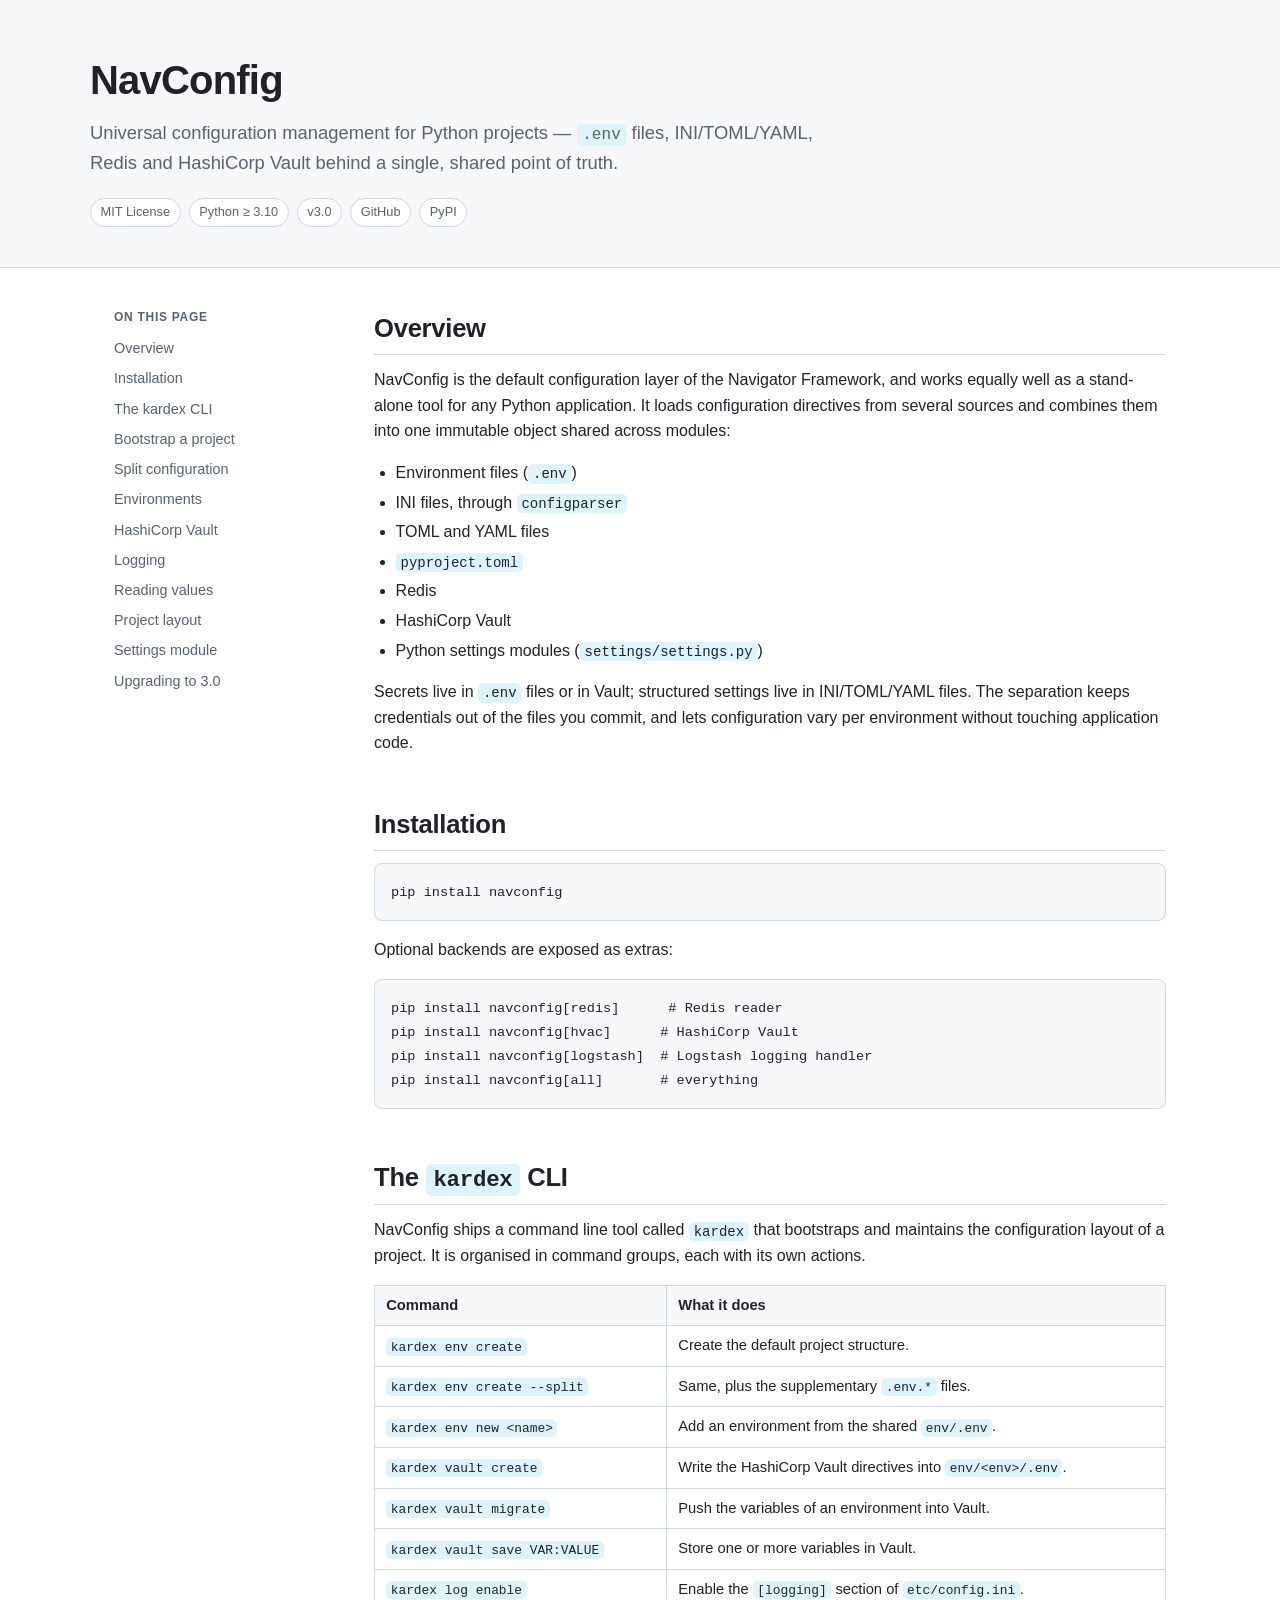
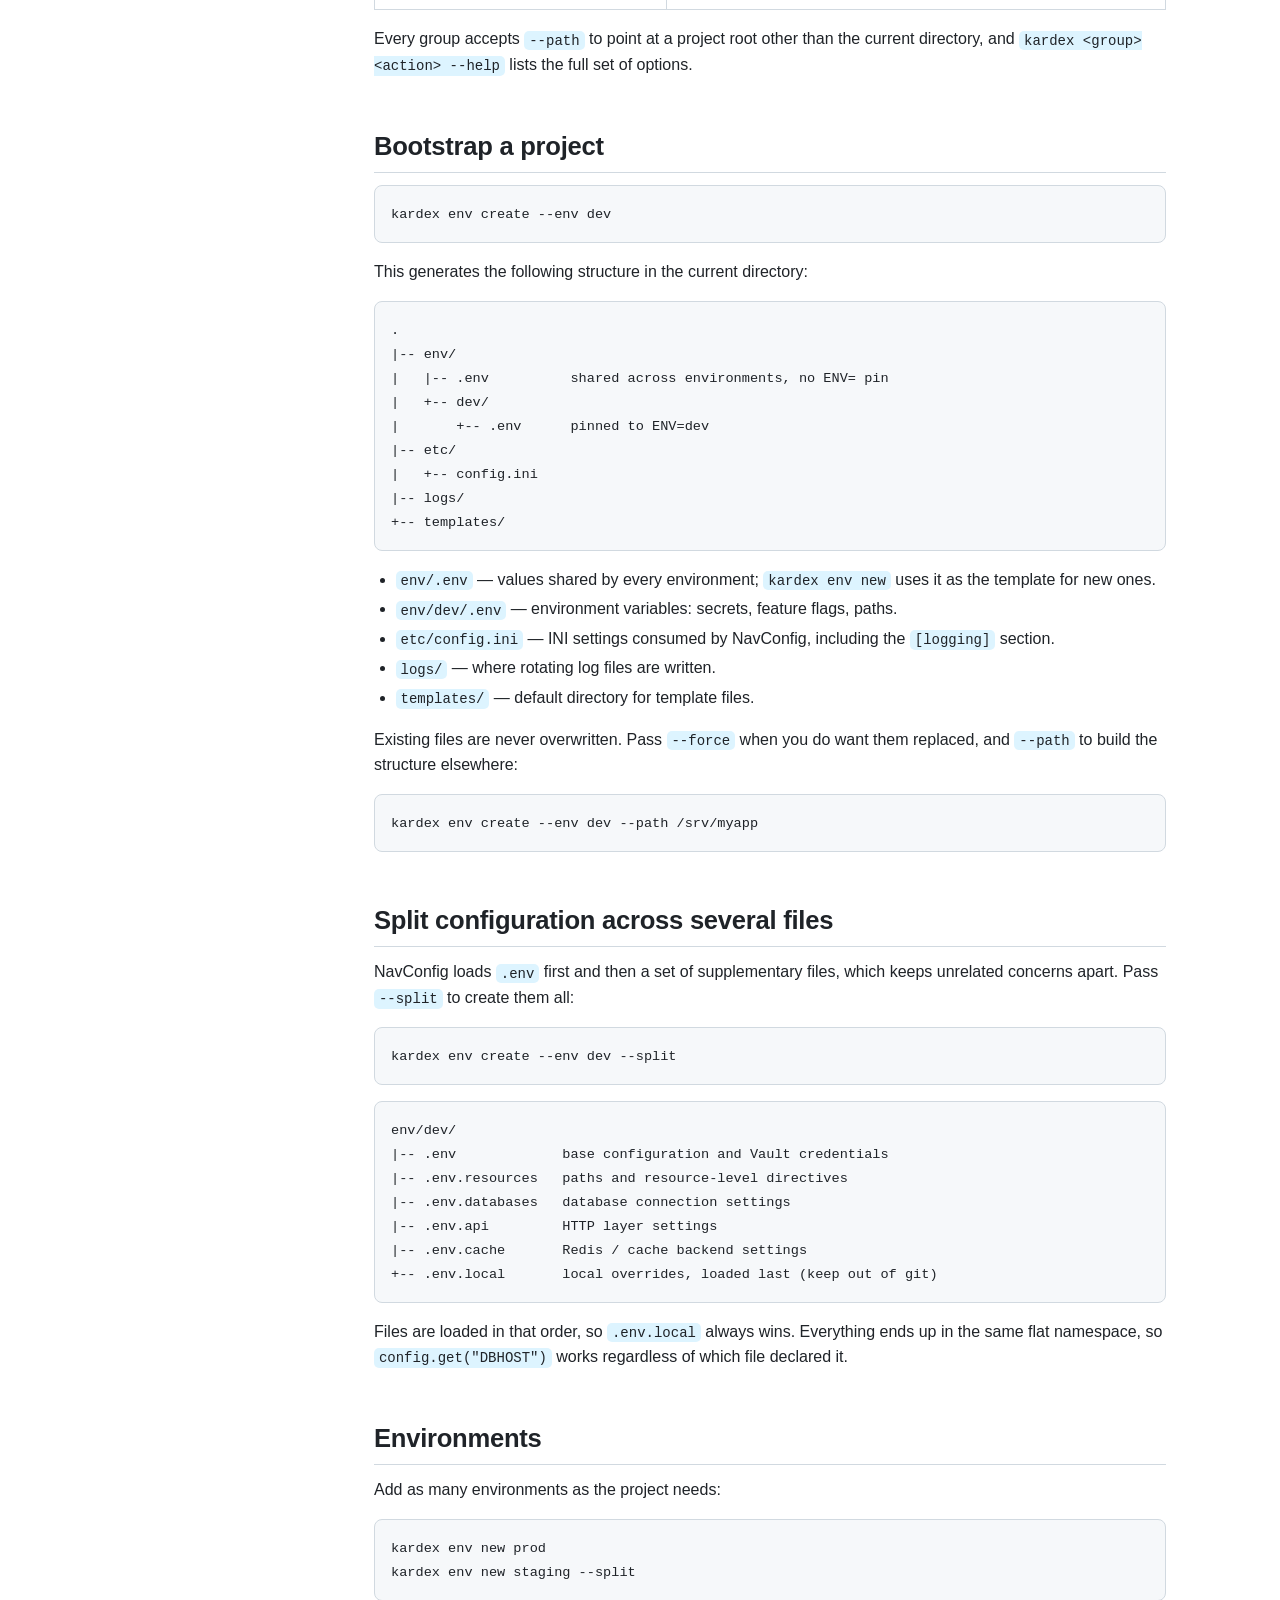
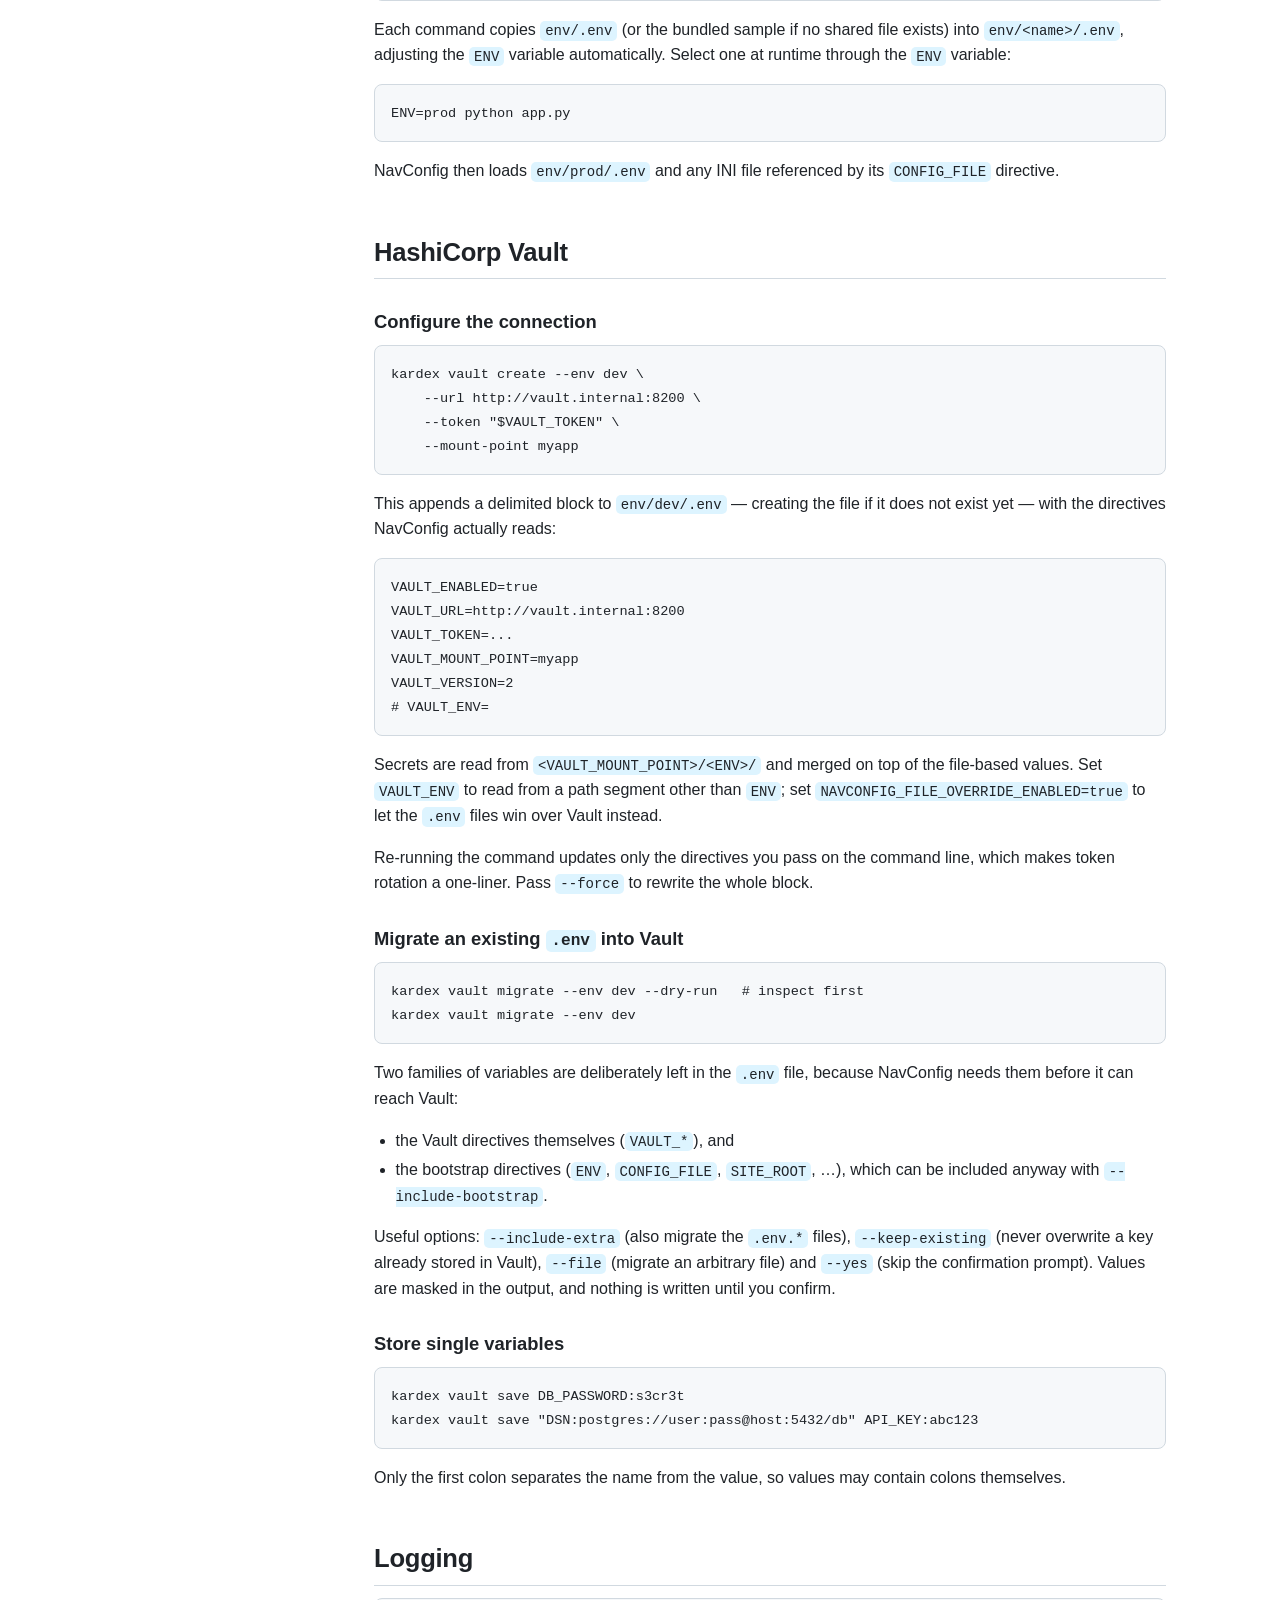
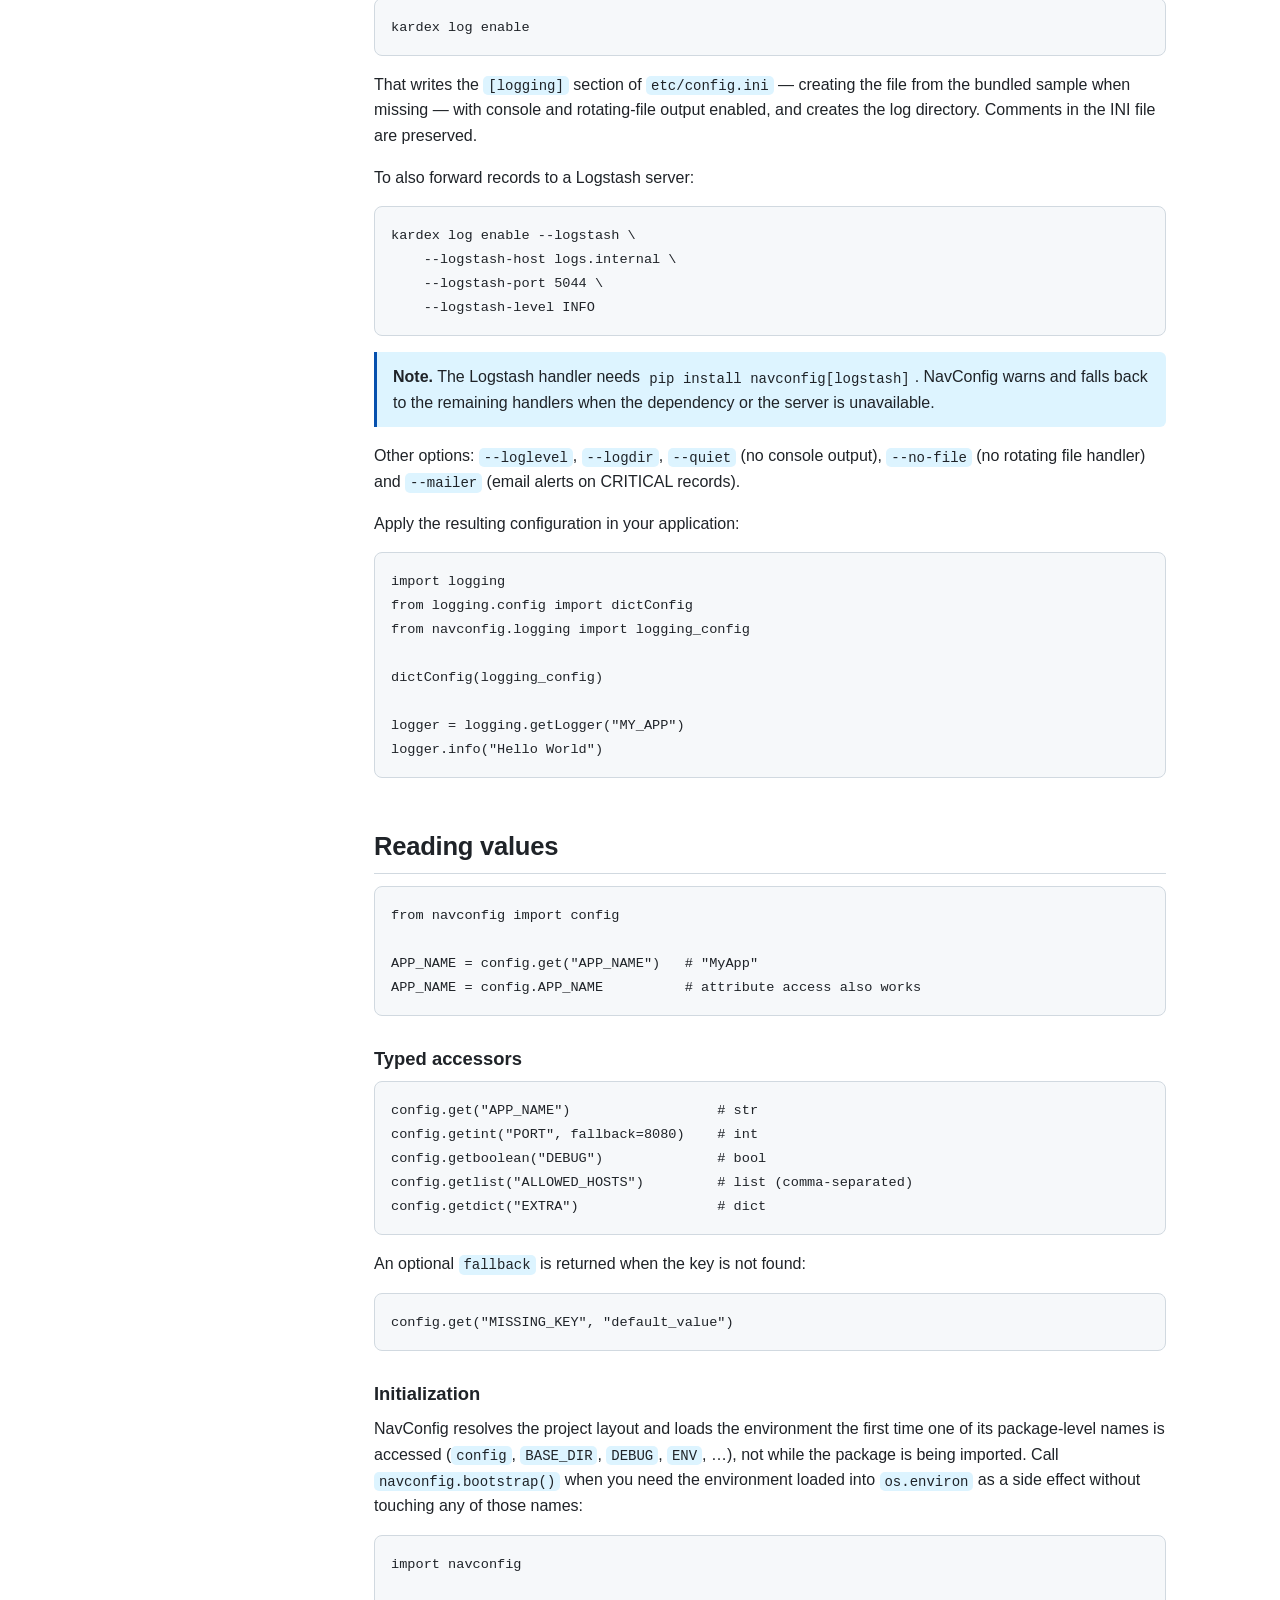
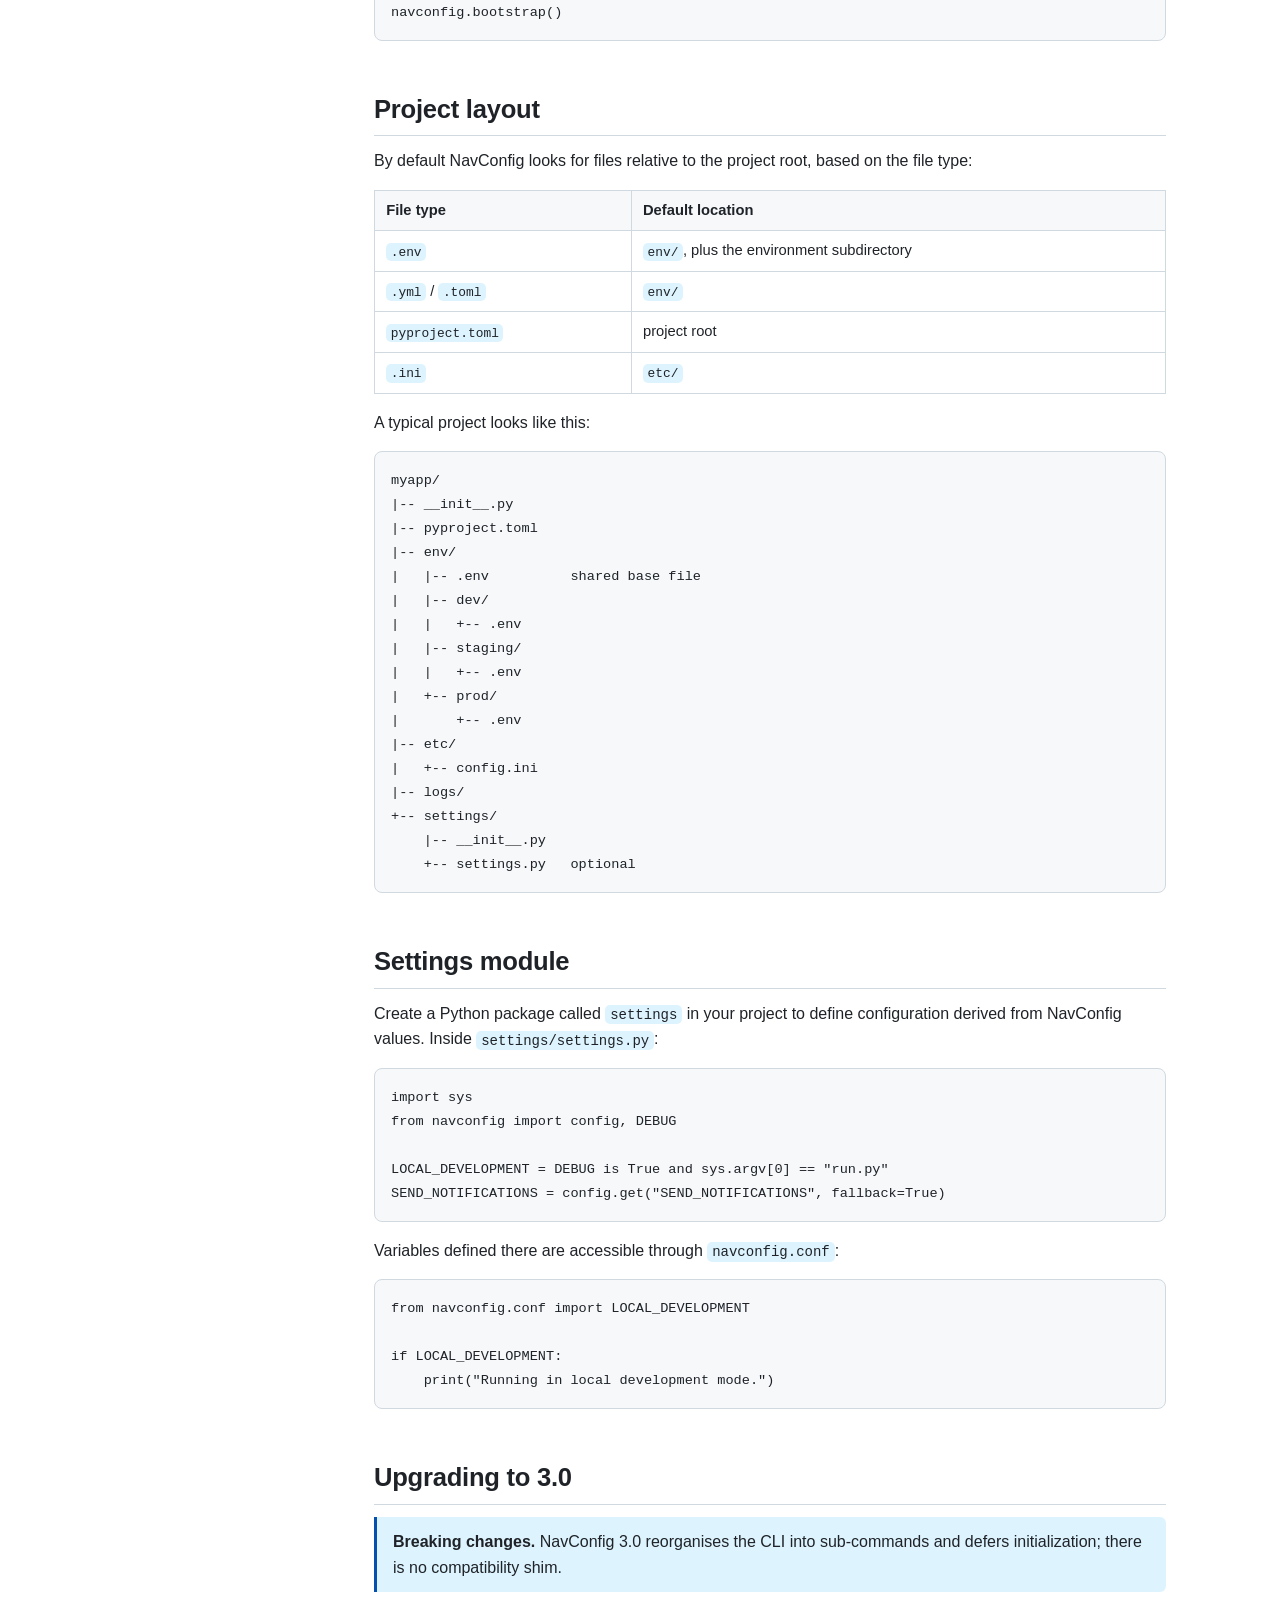
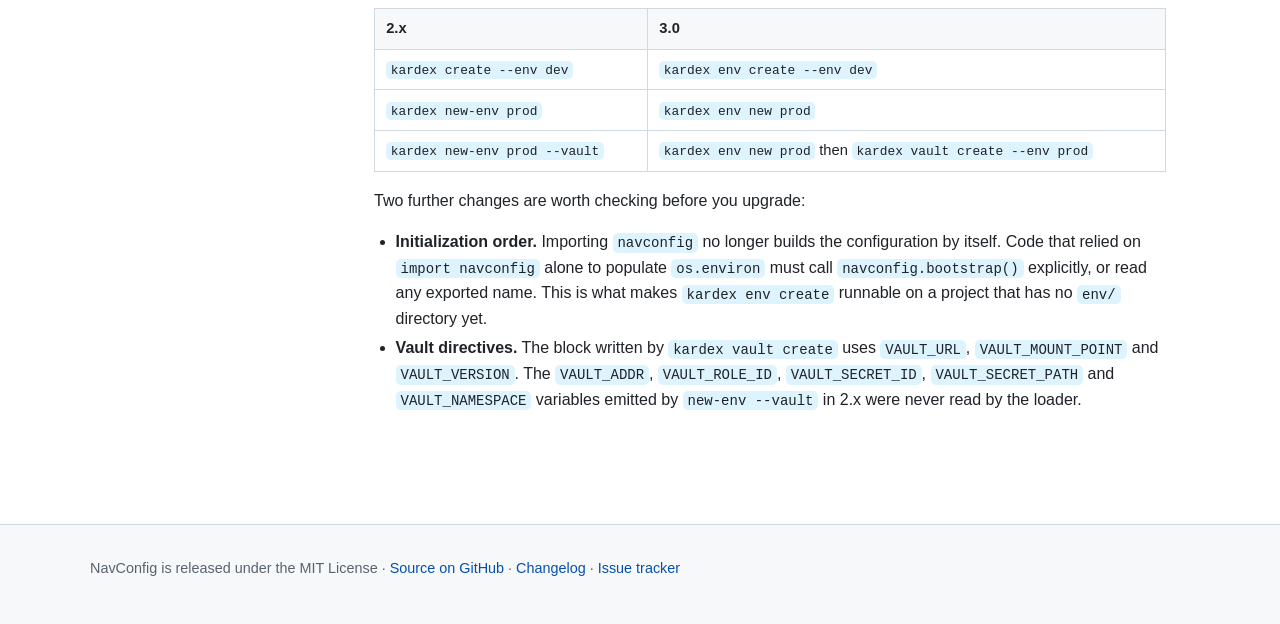
==== site/index.html @ c69acfad "Reorganize kardex into sub-commands and fix the initialization order `kardex create` could not run o" ====
<!DOCTYPE html>
<html lang="en">
<head>
<meta charset="utf-8">
<meta name="viewport" content="width=device-width, initial-scale=1">
<title>NavConfig &mdash; Universal Configuration Management for Python</title>
<meta name="description" content="NavConfig is a configuration management library for Python projects: .env files, INI/TOML/YAML, Redis and HashiCorp Vault behind a single point of truth.">
<style>
  :root {
    --bg: #ffffff;
    --bg-soft: #f6f8fa;
    --bg-code: #f6f8fa;
    --fg: #1f2328;
    --fg-muted: #59636e;
    --border: #d1d9e0;
    --accent: #0550ae;
    --accent-soft: #ddf4ff;
    --mono: ui-monospace, SFMono-Regular, "SF Mono", Menlo, Consolas, monospace;
    --sans: -apple-system, BlinkMacSystemFont, "Segoe UI", Roboto, Helvetica, Arial, sans-serif;
  }
  @media (prefers-color-scheme: dark) {
    :root {
      --bg: #0d1117;
      --bg-soft: #151b23;
      --bg-code: #151b23;
      --fg: #e6edf3;
      --fg-muted: #9198a1;
      --border: #3d444d;
      --accent: #6cb6ff;
      --accent-soft: #121d2f;
    }
  }
  * { box-sizing: border-box; }
  html { scroll-behavior: smooth; scroll-padding-top: 1.5rem; }
  body {
    margin: 0;
    background: var(--bg);
    color: var(--fg);
    font-family: var(--sans);
    font-size: 16px;
    line-height: 1.6;
  }
  a { color: var(--accent); text-decoration: none; }
  a:hover { text-decoration: underline; }

  header.hero {
    border-bottom: 1px solid var(--border);
    background: var(--bg-soft);
    padding: 3rem 1.5rem 2.5rem;
  }
  .wrap { max-width: 1100px; margin: 0 auto; }
  .hero h1 { margin: 0 0 .35rem; font-size: 2.5rem; letter-spacing: -.02em; }
  .hero p.tagline { margin: 0 0 1.25rem; font-size: 1.15rem; color: var(--fg-muted); max-width: 46rem; }
  .badges { display: flex; flex-wrap: wrap; gap: .5rem; }
  .badge {
    font-size: .8rem; padding: .2rem .6rem; border-radius: 999px;
    border: 1px solid var(--border); background: var(--bg); color: var(--fg-muted);
  }

  .layout { display: grid; grid-template-columns: 220px minmax(0, 1fr); gap: 2.5rem; padding: 2.5rem 1.5rem 4rem; }
  @media (max-width: 860px) { .layout { grid-template-columns: 1fr; gap: 1rem; } nav.toc { position: static !important; } }

  nav.toc { position: sticky; top: 1.5rem; align-self: start; font-size: .9rem; }
  nav.toc strong { display: block; font-size: .75rem; text-transform: uppercase; letter-spacing: .06em; color: var(--fg-muted); margin-bottom: .5rem; }
  nav.toc ol { list-style: none; margin: 0; padding: 0; }
  nav.toc li { margin: .15rem 0; }
  nav.toc a { color: var(--fg-muted); display: block; padding: .15rem 0; }
  nav.toc a:hover { color: var(--accent); }

  main { min-width: 0; }
  section { margin-bottom: 3rem; }
  h2 { font-size: 1.6rem; margin: 0 0 .75rem; padding-bottom: .35rem; border-bottom: 1px solid var(--border); letter-spacing: -.01em; }
  h3 { font-size: 1.15rem; margin: 1.75rem 0 .5rem; }
  p, ul, ol { margin: 0 0 1rem; }
  ul, ol { padding-left: 1.35rem; }
  li { margin: .25rem 0; }

  code {
    font-family: var(--mono); font-size: .875em;
    background: var(--accent-soft); padding: .12em .35em; border-radius: 5px;
  }
  pre {
    background: var(--bg-code); border: 1px solid var(--border); border-radius: 8px;
    padding: 1rem; overflow-x: auto; margin: 0 0 1rem; line-height: 1.5;
  }
  pre code { background: none; padding: 0; font-size: .85rem; }

  .table-scroll { overflow-x: auto; margin-bottom: 1rem; }
  table { border-collapse: collapse; width: 100%; font-size: .92rem; }
  th, td { border: 1px solid var(--border); padding: .5rem .7rem; text-align: left; vertical-align: top; }
  th { background: var(--bg-soft); font-weight: 600; }

  .note {
    border-left: 3px solid var(--accent); background: var(--accent-soft);
    padding: .75rem 1rem; border-radius: 0 6px 6px 0; margin: 0 0 1rem;
  }
  .note p:last-child { margin-bottom: 0; }
  .note strong { color: var(--fg); }

  footer {
    border-top: 1px solid var(--border); padding: 2rem 1.5rem;
    color: var(--fg-muted); font-size: .9rem; background: var(--bg-soft);
  }
</style>
</head>
<body>

<header class="hero">
  <div class="wrap">
    <h1>NavConfig</h1>
    <p class="tagline">Universal configuration management for Python projects &mdash; <code>.env</code> files,
      INI/TOML/YAML, Redis and HashiCorp Vault behind a single, shared point of truth.</p>
    <div class="badges">
      <span class="badge">MIT License</span>
      <span class="badge">Python &ge; 3.10</span>
      <span class="badge">v3.0</span>
      <a class="badge" href="https://github.com/phenobarbital/navconfig">GitHub</a>
      <a class="badge" href="https://pypi.org/project/navconfig/">PyPI</a>
    </div>
  </div>
</header>

<div class="wrap layout">
  <nav class="toc">
    <strong>On this page</strong>
    <ol>
      <li><a href="#overview">Overview</a></li>
      <li><a href="#install">Installation</a></li>
      <li><a href="#cli">The kardex CLI</a></li>
      <li><a href="#bootstrap">Bootstrap a project</a></li>
      <li><a href="#split">Split configuration</a></li>
      <li><a href="#environments">Environments</a></li>
      <li><a href="#vault">HashiCorp Vault</a></li>
      <li><a href="#logging">Logging</a></li>
      <li><a href="#usage">Reading values</a></li>
      <li><a href="#layout">Project layout</a></li>
      <li><a href="#settings">Settings module</a></li>
      <li><a href="#upgrade">Upgrading to 3.0</a></li>
    </ol>
  </nav>

  <main>

    <section id="overview">
      <h2>Overview</h2>
      <p>NavConfig is the default configuration layer of the Navigator Framework, and works equally well as a
        stand-alone tool for any Python application. It loads configuration directives from several sources and
        combines them into one immutable object shared across modules:</p>
      <ul>
        <li>Environment files (<code>.env</code>)</li>
        <li>INI files, through <code>configparser</code></li>
        <li>TOML and YAML files</li>
        <li><code>pyproject.toml</code></li>
        <li>Redis</li>
        <li>HashiCorp Vault</li>
        <li>Python settings modules (<code>settings/settings.py</code>)</li>
      </ul>
      <p>Secrets live in <code>.env</code> files or in Vault; structured settings live in INI/TOML/YAML files.
        The separation keeps credentials out of the files you commit, and lets configuration vary per
        environment without touching application code.</p>
    </section>

    <section id="install">
      <h2>Installation</h2>
<pre><code>pip install navconfig</code></pre>
      <p>Optional backends are exposed as extras:</p>
<pre><code>pip install navconfig[redis]      # Redis reader
pip install navconfig[hvac]      # HashiCorp Vault
pip install navconfig[logstash]  # Logstash logging handler
pip install navconfig[all]       # everything</code></pre>
    </section>

    <section id="cli">
      <h2>The <code>kardex</code> CLI</h2>
      <p>NavConfig ships a command line tool called <code>kardex</code> that bootstraps and maintains the
        configuration layout of a project. It is organised in command groups, each with its own actions.</p>
      <div class="table-scroll">
        <table>
          <thead><tr><th>Command</th><th>What it does</th></tr></thead>
          <tbody>
            <tr><td><code>kardex env create</code></td><td>Create the default project structure.</td></tr>
            <tr><td><code>kardex env create --split</code></td><td>Same, plus the supplementary <code>.env.*</code> files.</td></tr>
            <tr><td><code>kardex env new &lt;name&gt;</code></td><td>Add an environment from the shared <code>env/.env</code>.</td></tr>
            <tr><td><code>kardex vault create</code></td><td>Write the HashiCorp Vault directives into <code>env/&lt;env&gt;/.env</code>.</td></tr>
            <tr><td><code>kardex vault migrate</code></td><td>Push the variables of an environment into Vault.</td></tr>
            <tr><td><code>kardex vault save VAR:VALUE</code></td><td>Store one or more variables in Vault.</td></tr>
            <tr><td><code>kardex log enable</code></td><td>Enable the <code>[logging]</code> section of <code>etc/config.ini</code>.</td></tr>
          </tbody>
        </table>
      </div>
      <p>Every group accepts <code>--path</code> to point at a project root other than the current directory,
        and <code>kardex &lt;group&gt; &lt;action&gt; --help</code> lists the full set of options.</p>
    </section>

    <section id="bootstrap">
      <h2>Bootstrap a project</h2>
<pre><code>kardex env create --env dev</code></pre>
      <p>This generates the following structure in the current directory:</p>
<pre><code>.
|-- env/
|   |-- .env          shared across environments, no ENV= pin
|   +-- dev/
|       +-- .env      pinned to ENV=dev
|-- etc/
|   +-- config.ini
|-- logs/
+-- templates/</code></pre>
      <ul>
        <li><code>env/.env</code> &mdash; values shared by every environment; <code>kardex env new</code> uses it as the template for new ones.</li>
        <li><code>env/dev/.env</code> &mdash; environment variables: secrets, feature flags, paths.</li>
        <li><code>etc/config.ini</code> &mdash; INI settings consumed by NavConfig, including the <code>[logging]</code> section.</li>
        <li><code>logs/</code> &mdash; where rotating log files are written.</li>
        <li><code>templates/</code> &mdash; default directory for template files.</li>
      </ul>
      <p>Existing files are never overwritten. Pass <code>--force</code> when you do want them replaced, and
        <code>--path</code> to build the structure elsewhere:</p>
<pre><code>kardex env create --env dev --path /srv/myapp</code></pre>
    </section>

    <section id="split">
      <h2>Split configuration across several files</h2>
      <p>NavConfig loads <code>.env</code> first and then a set of supplementary files, which keeps unrelated
        concerns apart. Pass <code>--split</code> to create them all:</p>
<pre><code>kardex env create --env dev --split</code></pre>
<pre><code>env/dev/
|-- .env             base configuration and Vault credentials
|-- .env.resources   paths and resource-level directives
|-- .env.databases   database connection settings
|-- .env.api         HTTP layer settings
|-- .env.cache       Redis / cache backend settings
+-- .env.local       local overrides, loaded last (keep out of git)</code></pre>
      <p>Files are loaded in that order, so <code>.env.local</code> always wins. Everything ends up in the same
        flat namespace, so <code>config.get("DBHOST")</code> works regardless of which file declared it.</p>
    </section>

    <section id="environments">
      <h2>Environments</h2>
      <p>Add as many environments as the project needs:</p>
<pre><code>kardex env new prod
kardex env new staging --split</code></pre>
      <p>Each command copies <code>env/.env</code> (or the bundled sample if no shared file exists) into
        <code>env/&lt;name&gt;/.env</code>, adjusting the <code>ENV</code> variable automatically. Select one at
        runtime through the <code>ENV</code> variable:</p>
<pre><code>ENV=prod python app.py</code></pre>
      <p>NavConfig then loads <code>env/prod/.env</code> and any INI file referenced by its
        <code>CONFIG_FILE</code> directive.</p>
    </section>

    <section id="vault">
      <h2>HashiCorp Vault</h2>

      <h3>Configure the connection</h3>
<pre><code>kardex vault create --env dev \
    --url http://vault.internal:8200 \
    --token "$VAULT_TOKEN" \
    --mount-point myapp</code></pre>
      <p>This appends a delimited block to <code>env/dev/.env</code> &mdash; creating the file if it does not
        exist yet &mdash; with the directives NavConfig actually reads:</p>
<pre><code>VAULT_ENABLED=true
VAULT_URL=http://vault.internal:8200
VAULT_TOKEN=...
VAULT_MOUNT_POINT=myapp
VAULT_VERSION=2
# VAULT_ENV=</code></pre>
      <p>Secrets are read from <code>&lt;VAULT_MOUNT_POINT&gt;/&lt;ENV&gt;/</code> and merged on top of the
        file-based values. Set <code>VAULT_ENV</code> to read from a path segment other than <code>ENV</code>;
        set <code>NAVCONFIG_FILE_OVERRIDE_ENABLED=true</code> to let the <code>.env</code> files win over Vault
        instead.</p>
      <p>Re-running the command updates only the directives you pass on the command line, which makes token
        rotation a one-liner. Pass <code>--force</code> to rewrite the whole block.</p>

      <h3>Migrate an existing <code>.env</code> into Vault</h3>
<pre><code>kardex vault migrate --env dev --dry-run   # inspect first
kardex vault migrate --env dev</code></pre>
      <p>Two families of variables are deliberately left in the <code>.env</code> file, because NavConfig needs
        them before it can reach Vault:</p>
      <ul>
        <li>the Vault directives themselves (<code>VAULT_*</code>), and</li>
        <li>the bootstrap directives (<code>ENV</code>, <code>CONFIG_FILE</code>, <code>SITE_ROOT</code>, &hellip;),
          which can be included anyway with <code>--include-bootstrap</code>.</li>
      </ul>
      <p>Useful options: <code>--include-extra</code> (also migrate the <code>.env.*</code> files),
        <code>--keep-existing</code> (never overwrite a key already stored in Vault), <code>--file</code>
        (migrate an arbitrary file) and <code>--yes</code> (skip the confirmation prompt). Values are masked in
        the output, and nothing is written until you confirm.</p>

      <h3>Store single variables</h3>
<pre><code>kardex vault save DB_PASSWORD:s3cr3t
kardex vault save "DSN:postgres://user:pass@host:5432/db" API_KEY:abc123</code></pre>
      <p>Only the first colon separates the name from the value, so values may contain colons themselves.</p>
    </section>

    <section id="logging">
      <h2>Logging</h2>
<pre><code>kardex log enable</code></pre>
      <p>That writes the <code>[logging]</code> section of <code>etc/config.ini</code> &mdash; creating the file
        from the bundled sample when missing &mdash; with console and rotating-file output enabled, and creates
        the log directory. Comments in the INI file are preserved.</p>
      <p>To also forward records to a Logstash server:</p>
<pre><code>kardex log enable --logstash \
    --logstash-host logs.internal \
    --logstash-port 5044 \
    --logstash-level INFO</code></pre>
      <div class="note">
        <p><strong>Note.</strong> The Logstash handler needs <code>pip install navconfig[logstash]</code>.
          NavConfig warns and falls back to the remaining handlers when the dependency or the server is
          unavailable.</p>
      </div>
      <p>Other options: <code>--loglevel</code>, <code>--logdir</code>, <code>--quiet</code> (no console
        output), <code>--no-file</code> (no rotating file handler) and <code>--mailer</code> (email alerts on
        CRITICAL records).</p>
      <p>Apply the resulting configuration in your application:</p>
<pre><code>import logging
from logging.config import dictConfig
from navconfig.logging import logging_config

dictConfig(logging_config)

logger = logging.getLogger("MY_APP")
logger.info("Hello World")</code></pre>
    </section>

    <section id="usage">
      <h2>Reading values</h2>
<pre><code>from navconfig import config

APP_NAME = config.get("APP_NAME")   # "MyApp"
APP_NAME = config.APP_NAME          # attribute access also works</code></pre>

      <h3>Typed accessors</h3>
<pre><code>config.get("APP_NAME")                  # str
config.getint("PORT", fallback=8080)    # int
config.getboolean("DEBUG")              # bool
config.getlist("ALLOWED_HOSTS")         # list (comma-separated)
config.getdict("EXTRA")                 # dict</code></pre>
      <p>An optional <code>fallback</code> is returned when the key is not found:</p>
<pre><code>config.get("MISSING_KEY", "default_value")</code></pre>

      <h3>Initialization</h3>
      <p>NavConfig resolves the project layout and loads the environment the first time one of its
        package-level names is accessed (<code>config</code>, <code>BASE_DIR</code>, <code>DEBUG</code>,
        <code>ENV</code>, &hellip;), not while the package is being imported. Call
        <code>navconfig.bootstrap()</code> when you need the environment loaded into <code>os.environ</code> as
        a side effect without touching any of those names:</p>
<pre><code>import navconfig

navconfig.bootstrap()</code></pre>
    </section>

    <section id="layout">
      <h2>Project layout</h2>
      <p>By default NavConfig looks for files relative to the project root, based on the file type:</p>
      <div class="table-scroll">
        <table>
          <thead><tr><th>File type</th><th>Default location</th></tr></thead>
          <tbody>
            <tr><td><code>.env</code></td><td><code>env/</code>, plus the environment subdirectory</td></tr>
            <tr><td><code>.yml</code> / <code>.toml</code></td><td><code>env/</code></td></tr>
            <tr><td><code>pyproject.toml</code></td><td>project root</td></tr>
            <tr><td><code>.ini</code></td><td><code>etc/</code></td></tr>
          </tbody>
        </table>
      </div>
      <p>A typical project looks like this:</p>
<pre><code>myapp/
|-- __init__.py
|-- pyproject.toml
|-- env/
|   |-- .env          shared base file
|   |-- dev/
|   |   +-- .env
|   |-- staging/
|   |   +-- .env
|   +-- prod/
|       +-- .env
|-- etc/
|   +-- config.ini
|-- logs/
+-- settings/
    |-- __init__.py
    +-- settings.py   optional</code></pre>
    </section>

    <section id="settings">
      <h2>Settings module</h2>
      <p>Create a Python package called <code>settings</code> in your project to define configuration derived
        from NavConfig values. Inside <code>settings/settings.py</code>:</p>
<pre><code>import sys
from navconfig import config, DEBUG

LOCAL_DEVELOPMENT = DEBUG is True and sys.argv[0] == "run.py"
SEND_NOTIFICATIONS = config.get("SEND_NOTIFICATIONS", fallback=True)</code></pre>
      <p>Variables defined there are accessible through <code>navconfig.conf</code>:</p>
<pre><code>from navconfig.conf import LOCAL_DEVELOPMENT

if LOCAL_DEVELOPMENT:
    print("Running in local development mode.")</code></pre>
    </section>

    <section id="upgrade">
      <h2>Upgrading to 3.0</h2>
      <div class="note">
        <p><strong>Breaking changes.</strong> NavConfig 3.0 reorganises the CLI into sub-commands and defers
          initialization; there is no compatibility shim.</p>
      </div>
      <div class="table-scroll">
        <table>
          <thead><tr><th>2.x</th><th>3.0</th></tr></thead>
          <tbody>
            <tr><td><code>kardex create --env dev</code></td><td><code>kardex env create --env dev</code></td></tr>
            <tr><td><code>kardex new-env prod</code></td><td><code>kardex env new prod</code></td></tr>
            <tr><td><code>kardex new-env prod --vault</code></td><td><code>kardex env new prod</code> then <code>kardex vault create --env prod</code></td></tr>
          </tbody>
        </table>
      </div>
      <p>Two further changes are worth checking before you upgrade:</p>
      <ul>
        <li><strong>Initialization order.</strong> Importing <code>navconfig</code> no longer builds the
          configuration by itself. Code that relied on <code>import navconfig</code> alone to populate
          <code>os.environ</code> must call <code>navconfig.bootstrap()</code> explicitly, or read any exported
          name. This is what makes <code>kardex env create</code> runnable on a project that has no
          <code>env/</code> directory yet.</li>
        <li><strong>Vault directives.</strong> The block written by <code>kardex vault create</code> uses
          <code>VAULT_URL</code>, <code>VAULT_MOUNT_POINT</code> and <code>VAULT_VERSION</code>. The
          <code>VAULT_ADDR</code>, <code>VAULT_ROLE_ID</code>, <code>VAULT_SECRET_ID</code>,
          <code>VAULT_SECRET_PATH</code> and <code>VAULT_NAMESPACE</code> variables emitted by
          <code>new-env --vault</code> in 2.x were never read by the loader.</li>
      </ul>
    </section>

  </main>
</div>

<footer>
  <div class="wrap">
    <p>NavConfig is released under the MIT License &middot;
      <a href="https://github.com/phenobarbital/navconfig">Source on GitHub</a> &middot;
      <a href="https://github.com/phenobarbital/navconfig/blob/main/CHANGELOG.md">Changelog</a> &middot;
      <a href="https://github.com/phenobarbital/navconfig/issues">Issue tracker</a></p>
  </div>
</footer>

</body>
</html>
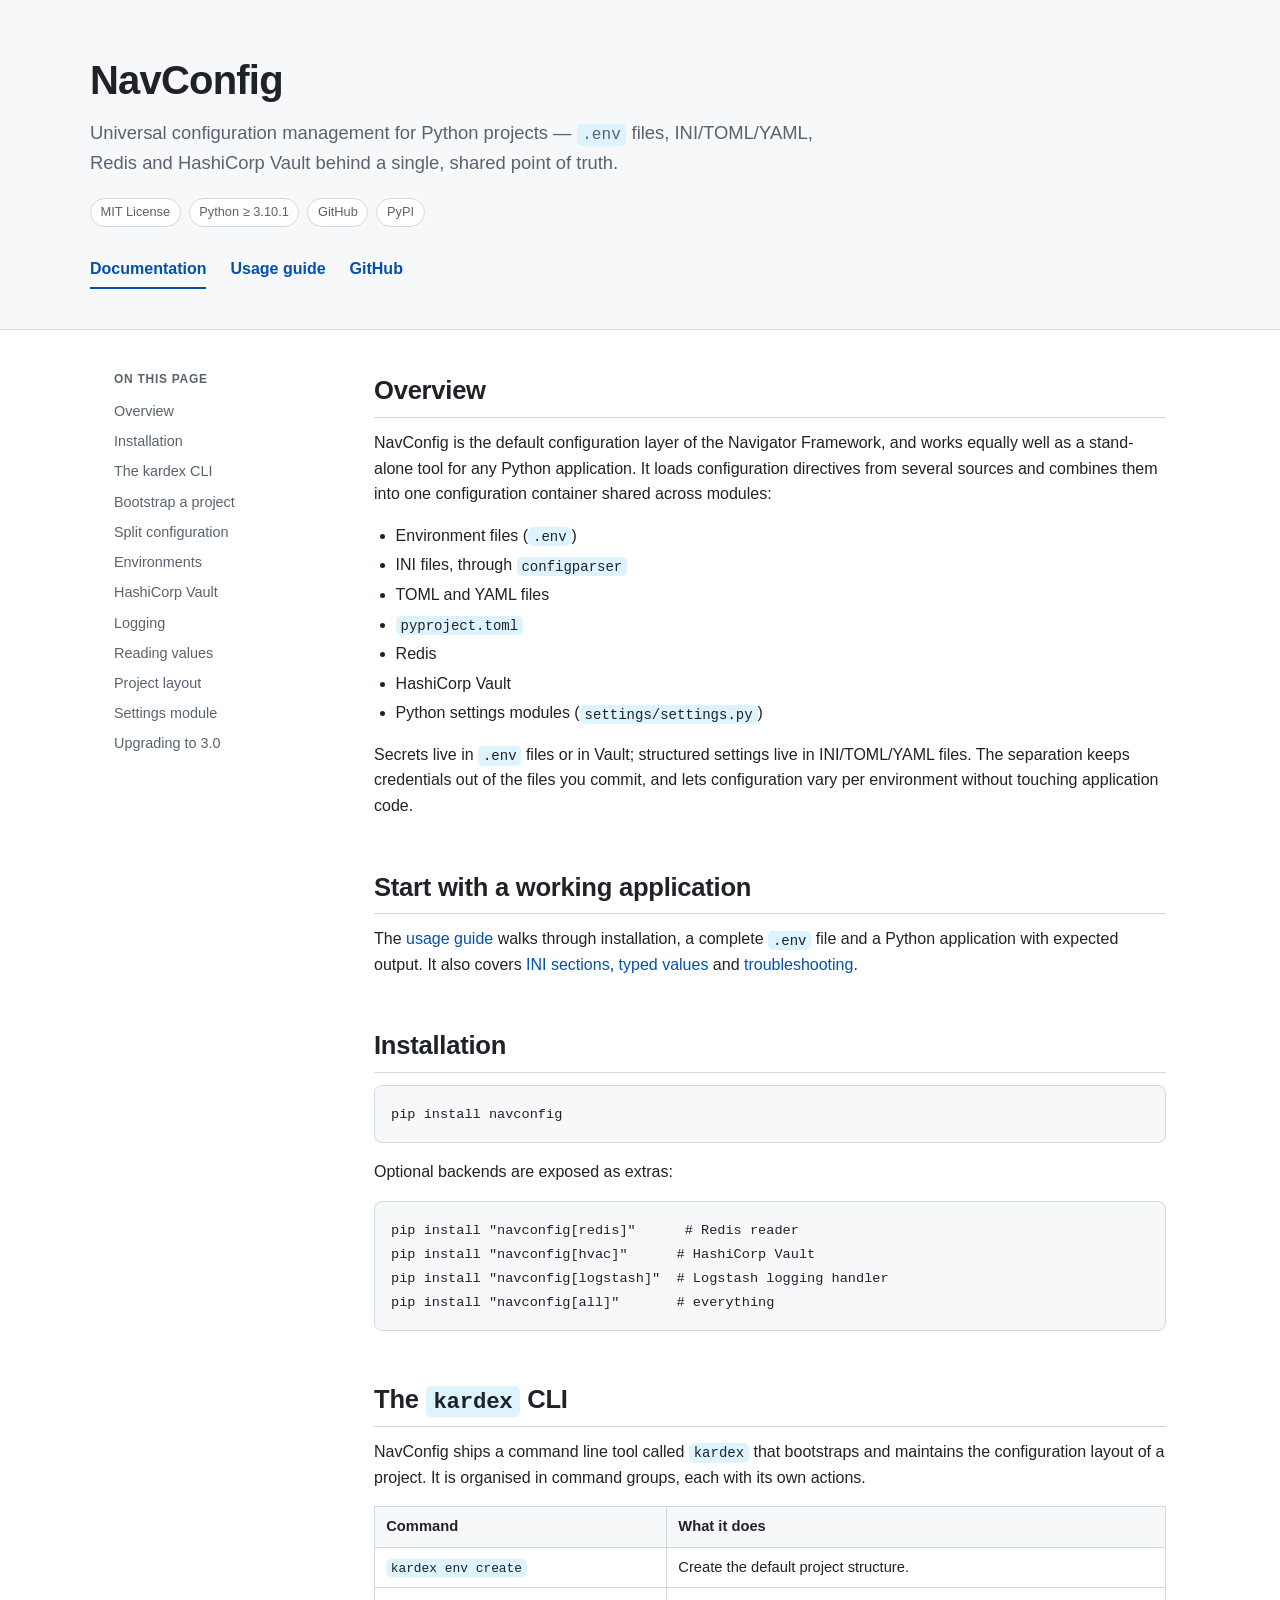
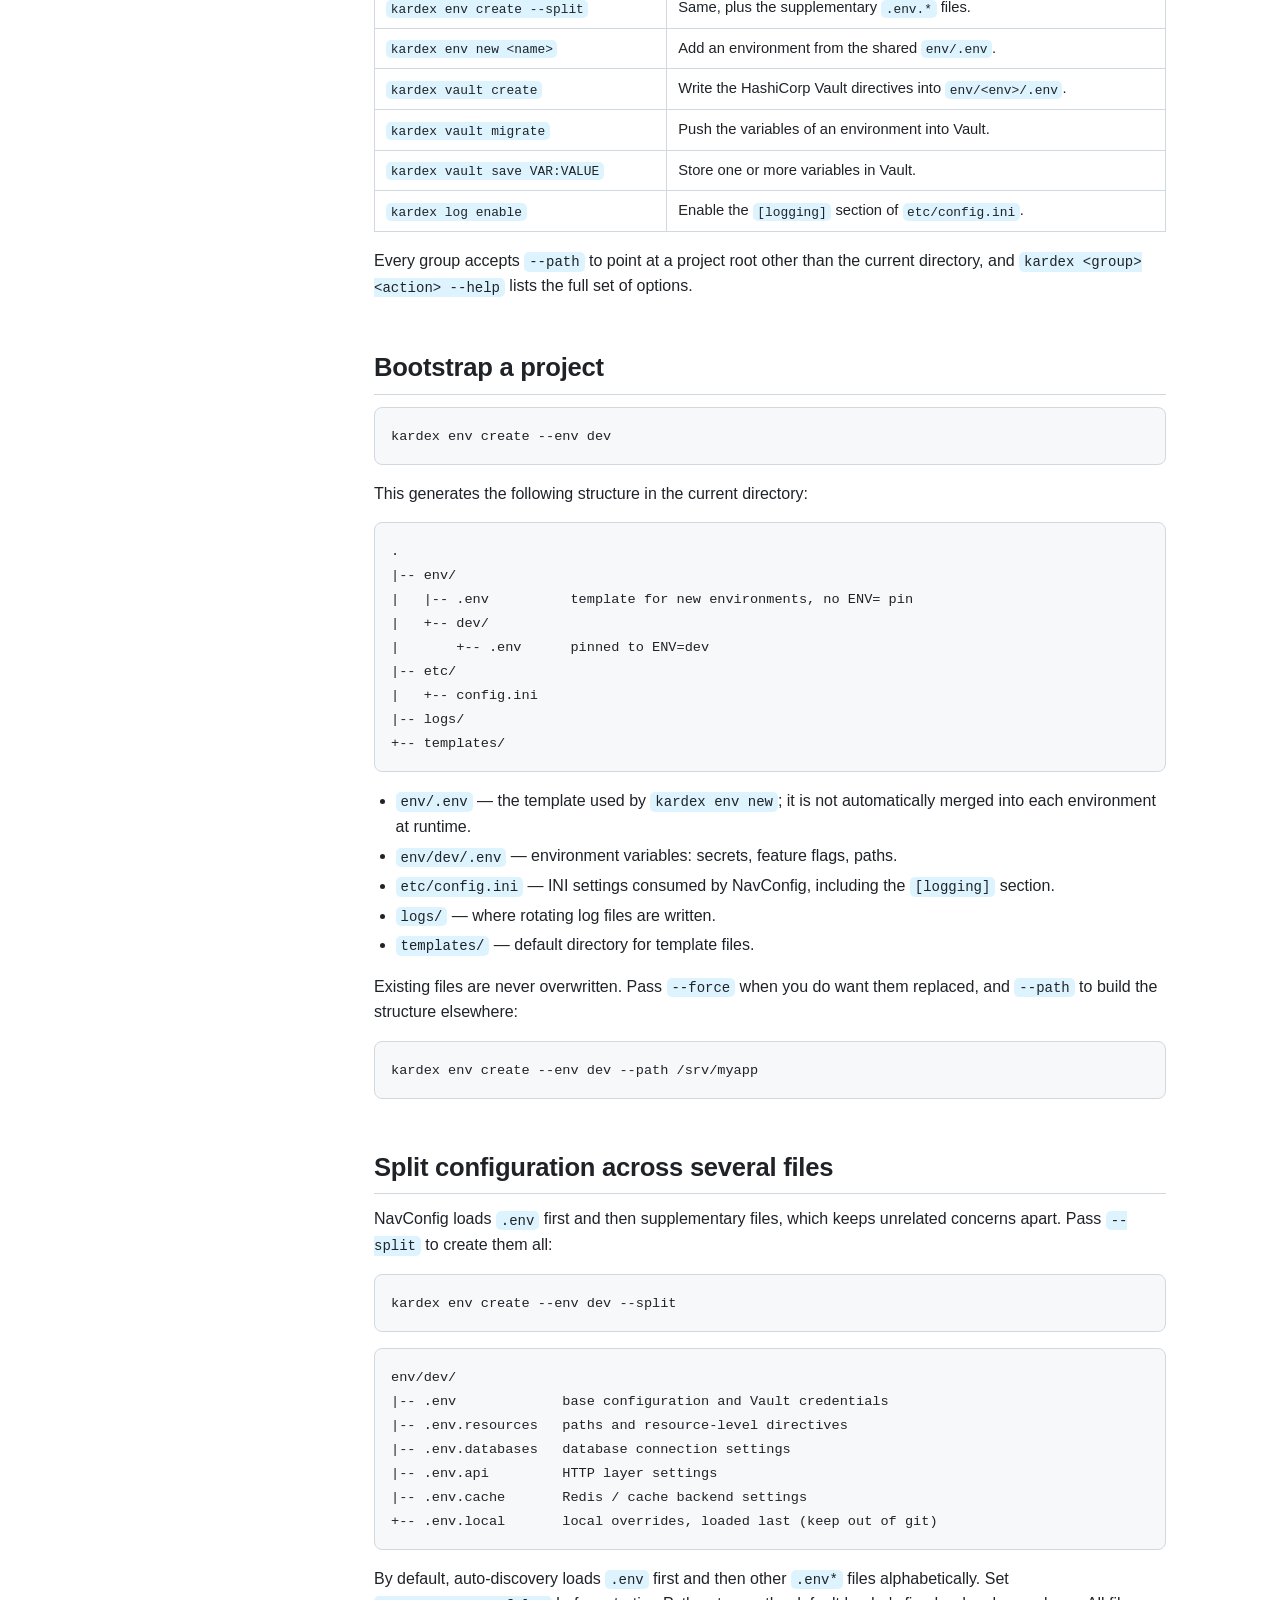
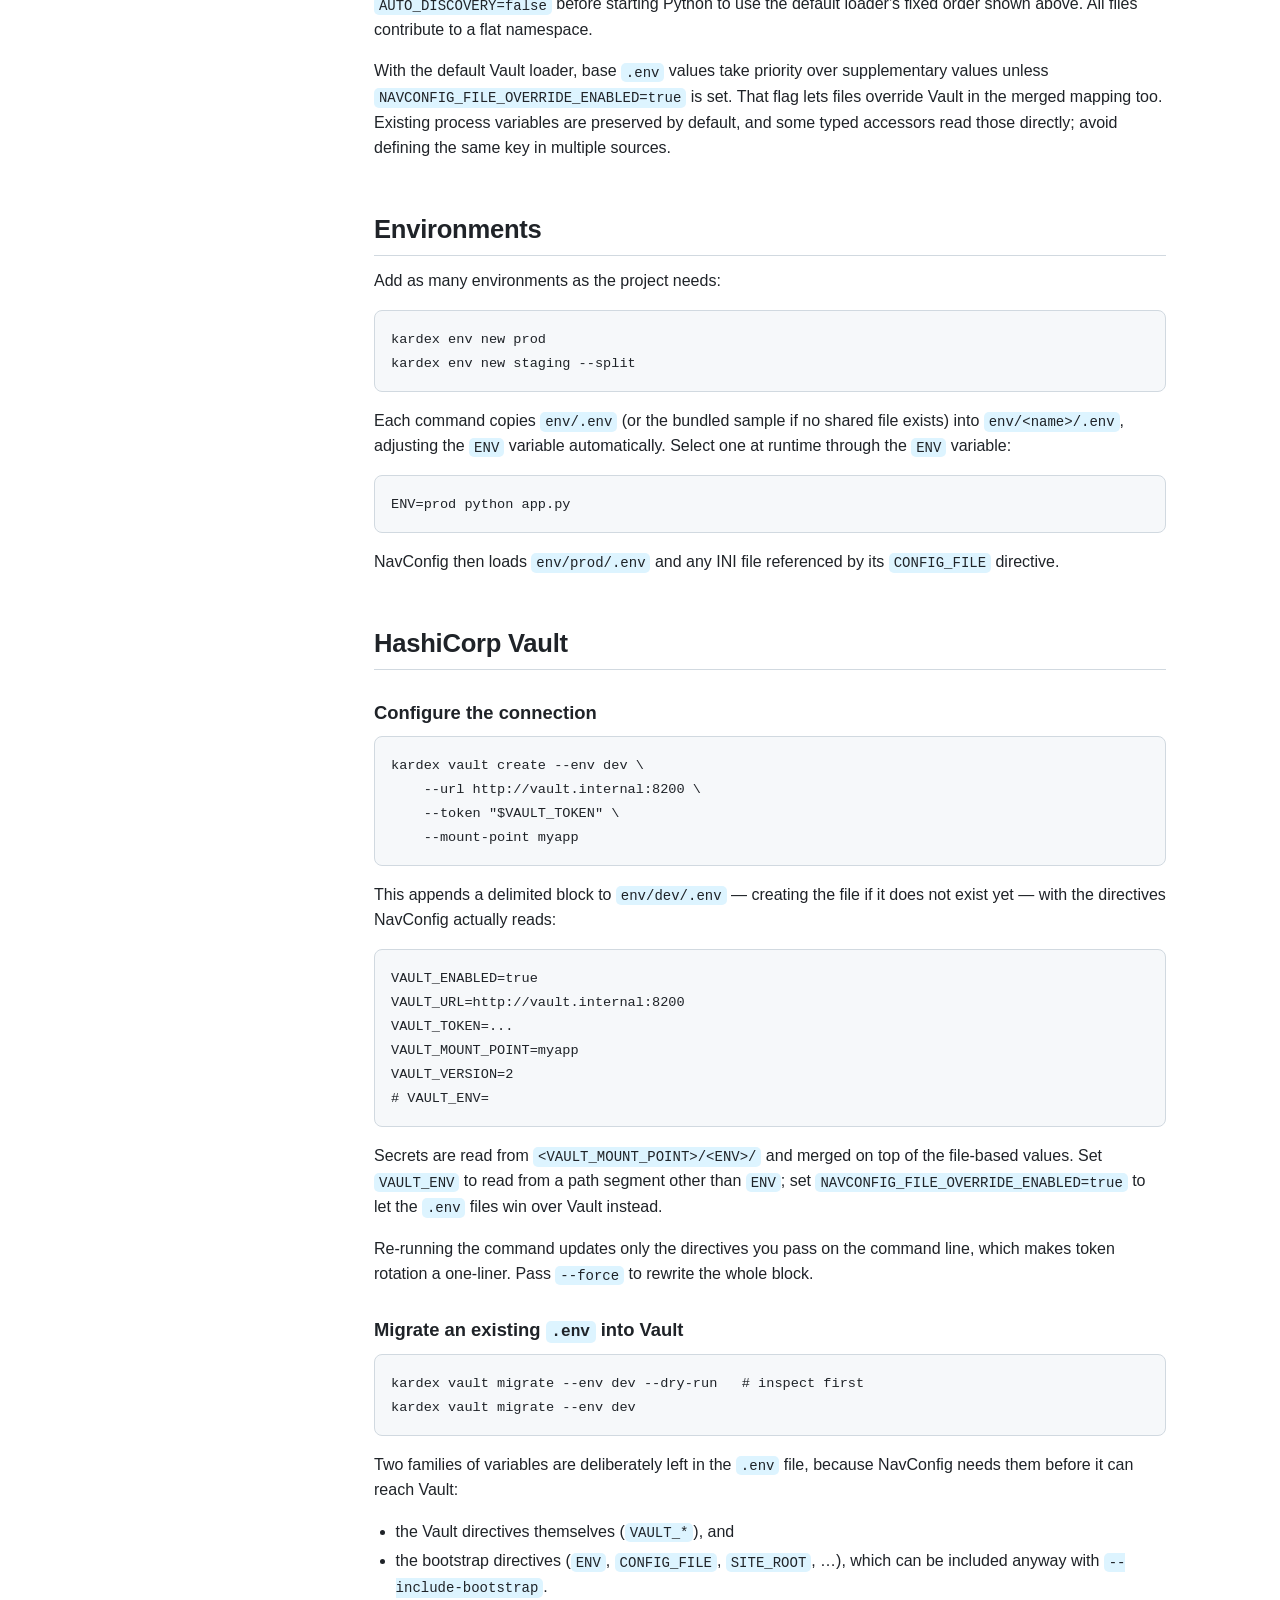
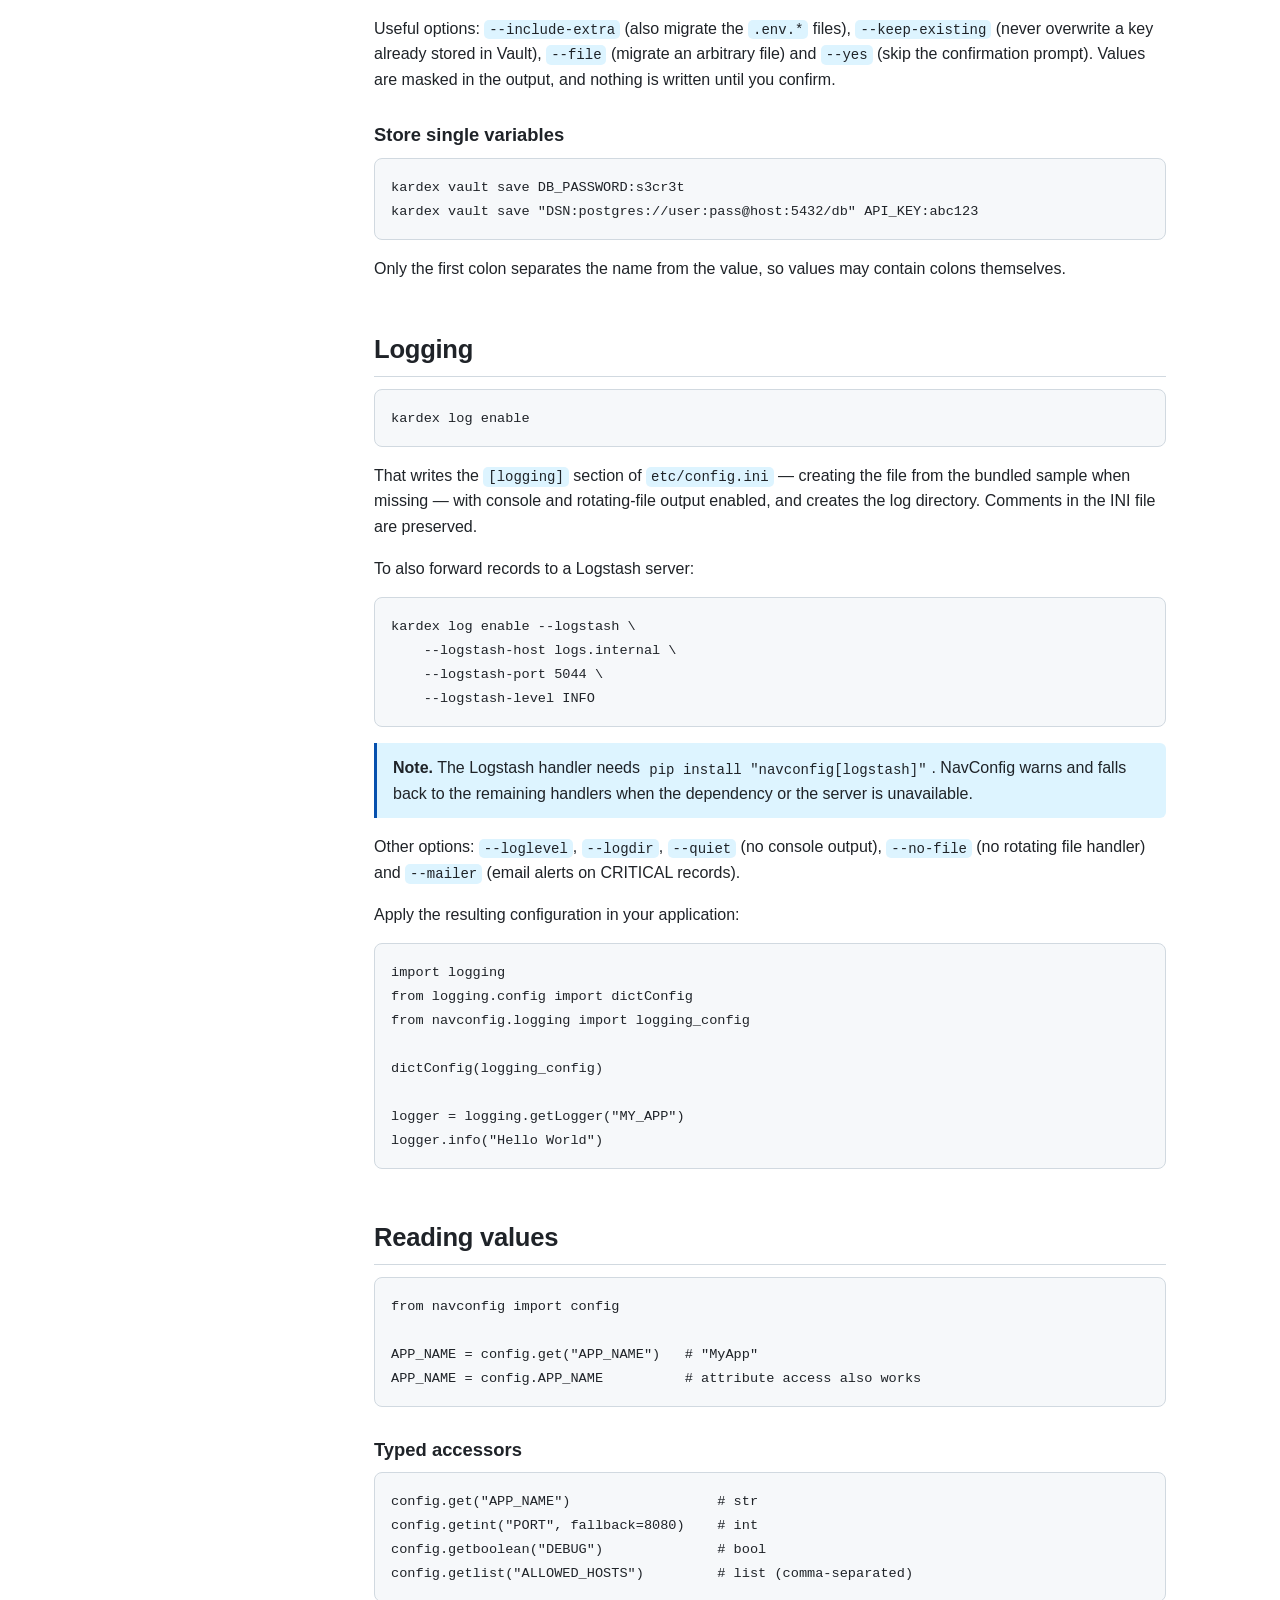
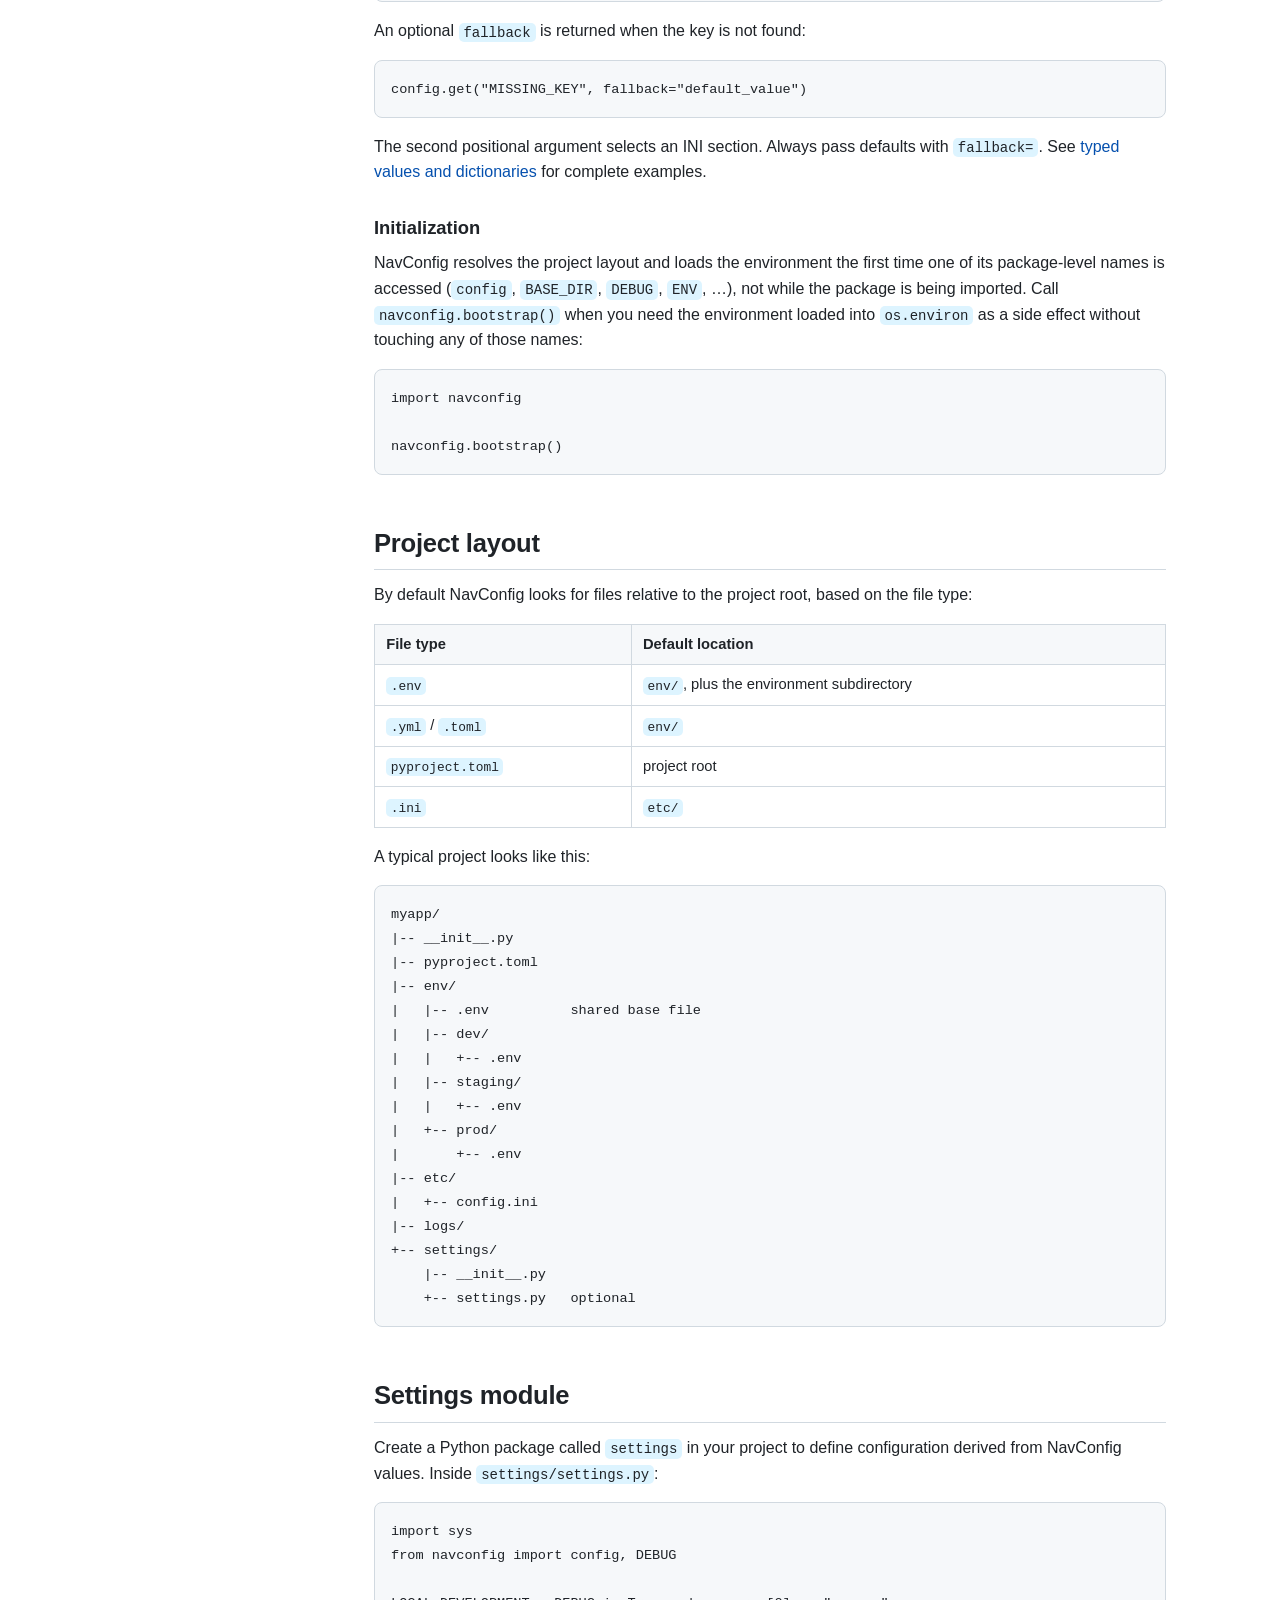
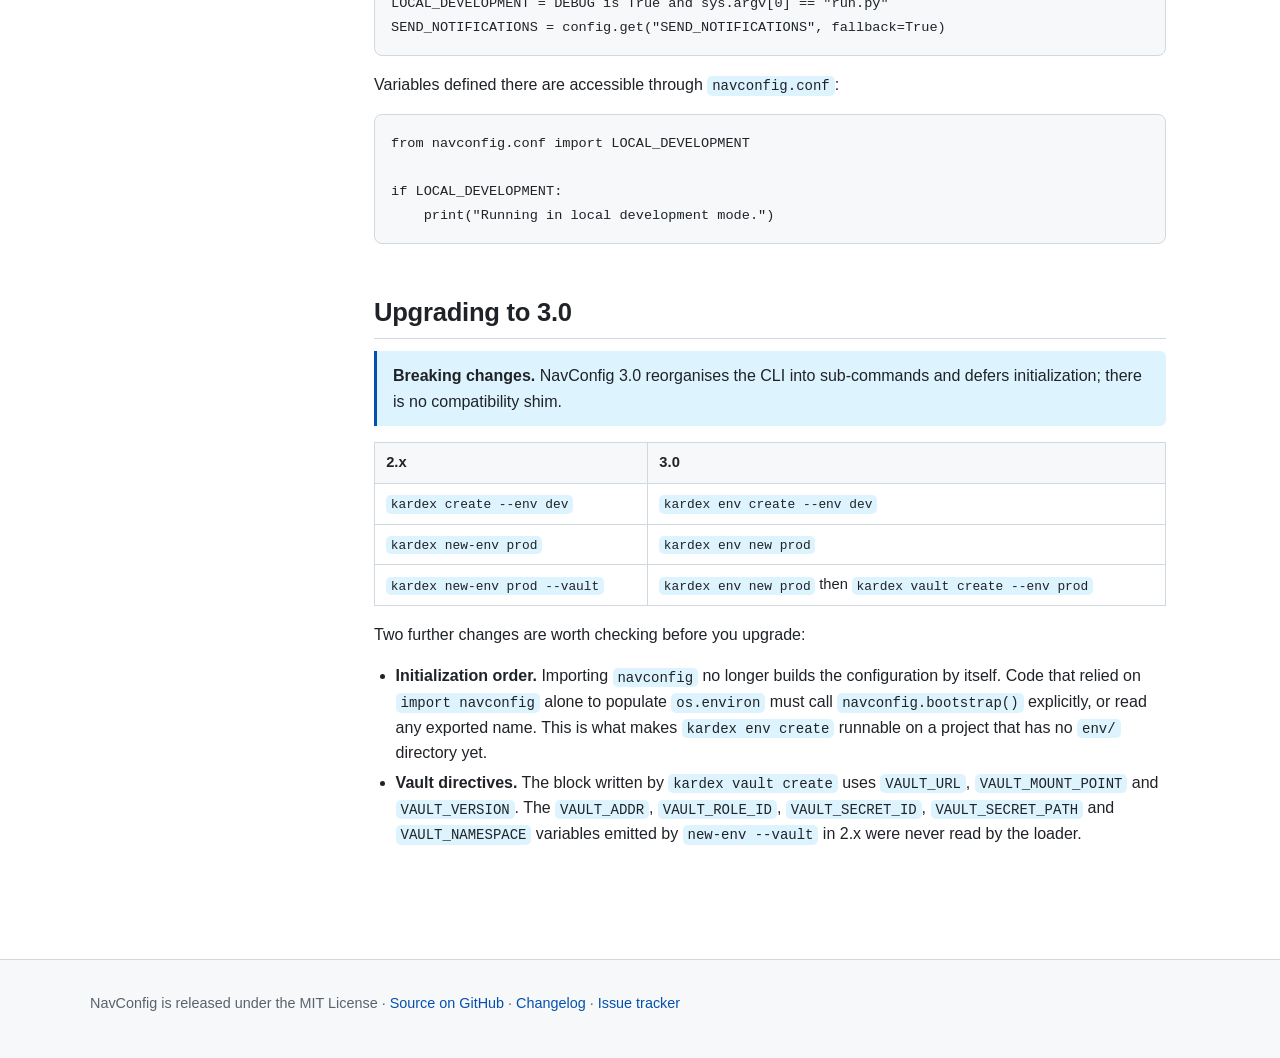
==== commit 0c46c508: "github pages" ====
--- a/site/index.html
+++ b/site/index.html
@@ -5,105 +5,10 @@
 <meta name="viewport" content="width=device-width, initial-scale=1">
 <title>NavConfig &mdash; Universal Configuration Management for Python</title>
 <meta name="description" content="NavConfig is a configuration management library for Python projects: .env files, INI/TOML/YAML, Redis and HashiCorp Vault behind a single point of truth.">
-<style>
-  :root {
-    --bg: #ffffff;
-    --bg-soft: #f6f8fa;
-    --bg-code: #f6f8fa;
-    --fg: #1f2328;
-    --fg-muted: #59636e;
-    --border: #d1d9e0;
-    --accent: #0550ae;
-    --accent-soft: #ddf4ff;
-    --mono: ui-monospace, SFMono-Regular, "SF Mono", Menlo, Consolas, monospace;
-    --sans: -apple-system, BlinkMacSystemFont, "Segoe UI", Roboto, Helvetica, Arial, sans-serif;
-  }
-  @media (prefers-color-scheme: dark) {
-    :root {
-      --bg: #0d1117;
-      --bg-soft: #151b23;
-      --bg-code: #151b23;
-      --fg: #e6edf3;
-      --fg-muted: #9198a1;
-      --border: #3d444d;
-      --accent: #6cb6ff;
-      --accent-soft: #121d2f;
-    }
-  }
-  * { box-sizing: border-box; }
-  html { scroll-behavior: smooth; scroll-padding-top: 1.5rem; }
-  body {
-    margin: 0;
-    background: var(--bg);
-    color: var(--fg);
-    font-family: var(--sans);
-    font-size: 16px;
-    line-height: 1.6;
-  }
-  a { color: var(--accent); text-decoration: none; }
-  a:hover { text-decoration: underline; }
-
-  header.hero {
-    border-bottom: 1px solid var(--border);
-    background: var(--bg-soft);
-    padding: 3rem 1.5rem 2.5rem;
-  }
-  .wrap { max-width: 1100px; margin: 0 auto; }
-  .hero h1 { margin: 0 0 .35rem; font-size: 2.5rem; letter-spacing: -.02em; }
-  .hero p.tagline { margin: 0 0 1.25rem; font-size: 1.15rem; color: var(--fg-muted); max-width: 46rem; }
-  .badges { display: flex; flex-wrap: wrap; gap: .5rem; }
-  .badge {
-    font-size: .8rem; padding: .2rem .6rem; border-radius: 999px;
-    border: 1px solid var(--border); background: var(--bg); color: var(--fg-muted);
-  }
-
-  .layout { display: grid; grid-template-columns: 220px minmax(0, 1fr); gap: 2.5rem; padding: 2.5rem 1.5rem 4rem; }
-  @media (max-width: 860px) { .layout { grid-template-columns: 1fr; gap: 1rem; } nav.toc { position: static !important; } }
-
-  nav.toc { position: sticky; top: 1.5rem; align-self: start; font-size: .9rem; }
-  nav.toc strong { display: block; font-size: .75rem; text-transform: uppercase; letter-spacing: .06em; color: var(--fg-muted); margin-bottom: .5rem; }
-  nav.toc ol { list-style: none; margin: 0; padding: 0; }
-  nav.toc li { margin: .15rem 0; }
-  nav.toc a { color: var(--fg-muted); display: block; padding: .15rem 0; }
-  nav.toc a:hover { color: var(--accent); }
-
-  main { min-width: 0; }
-  section { margin-bottom: 3rem; }
-  h2 { font-size: 1.6rem; margin: 0 0 .75rem; padding-bottom: .35rem; border-bottom: 1px solid var(--border); letter-spacing: -.01em; }
-  h3 { font-size: 1.15rem; margin: 1.75rem 0 .5rem; }
-  p, ul, ol { margin: 0 0 1rem; }
-  ul, ol { padding-left: 1.35rem; }
-  li { margin: .25rem 0; }
-
-  code {
-    font-family: var(--mono); font-size: .875em;
-    background: var(--accent-soft); padding: .12em .35em; border-radius: 5px;
-  }
-  pre {
-    background: var(--bg-code); border: 1px solid var(--border); border-radius: 8px;
-    padding: 1rem; overflow-x: auto; margin: 0 0 1rem; line-height: 1.5;
-  }
-  pre code { background: none; padding: 0; font-size: .85rem; }
-
-  .table-scroll { overflow-x: auto; margin-bottom: 1rem; }
-  table { border-collapse: collapse; width: 100%; font-size: .92rem; }
-  th, td { border: 1px solid var(--border); padding: .5rem .7rem; text-align: left; vertical-align: top; }
-  th { background: var(--bg-soft); font-weight: 600; }
-
-  .note {
-    border-left: 3px solid var(--accent); background: var(--accent-soft);
-    padding: .75rem 1rem; border-radius: 0 6px 6px 0; margin: 0 0 1rem;
-  }
-  .note p:last-child { margin-bottom: 0; }
-  .note strong { color: var(--fg); }
-
-  footer {
-    border-top: 1px solid var(--border); padding: 2rem 1.5rem;
-    color: var(--fg-muted); font-size: .9rem; background: var(--bg-soft);
-  }
-</style>
+<link rel="stylesheet" href="styles.css">
 </head>
 <body>
+<a class="skip-link" href="#main-content">Skip to content</a>
 
 <header class="hero">
   <div class="wrap">
@@ -112,16 +17,20 @@
       INI/TOML/YAML, Redis and HashiCorp Vault behind a single, shared point of truth.</p>
     <div class="badges">
       <span class="badge">MIT License</span>
-      <span class="badge">Python &ge; 3.10</span>
-      <span class="badge">v3.0</span>
+      <span class="badge">Python &ge; 3.10.1</span>
       <a class="badge" href="https://github.com/phenobarbital/navconfig">GitHub</a>
       <a class="badge" href="https://pypi.org/project/navconfig/">PyPI</a>
     </div>
+    <nav class="site-nav" aria-label="Main navigation">
+      <a href="index.html" aria-current="page">Documentation</a>
+      <a href="usage.html">Usage guide</a>
+      <a href="https://github.com/phenobarbital/navconfig">GitHub</a>
+    </nav>
   </div>
 </header>
 
 <div class="wrap layout">
-  <nav class="toc">
+  <nav class="toc" aria-label="On this page">
     <strong>On this page</strong>
     <ol>
       <li><a href="#overview">Overview</a></li>
@@ -139,13 +48,13 @@
     </ol>
   </nav>
 
-  <main>
+  <main id="main-content">
 
     <section id="overview">
       <h2>Overview</h2>
       <p>NavConfig is the default configuration layer of the Navigator Framework, and works equally well as a
         stand-alone tool for any Python application. It loads configuration directives from several sources and
-        combines them into one immutable object shared across modules:</p>
+        combines them into one configuration container shared across modules:</p>
       <ul>
         <li>Environment files (<code>.env</code>)</li>
         <li>INI files, through <code>configparser</code></li>
@@ -160,14 +69,22 @@
         environment without touching application code.</p>
     </section>
 
+    <section id="getting-started">
+      <h2>Start with a working application</h2>
+      <p>The <a href="usage.html#quickstart">usage guide</a> walks through installation, a complete
+        <code>.env</code> file and a Python application with expected output. It also covers
+        <a href="usage.html#ini">INI sections</a>, <a href="usage.html#typed-values">typed values</a>
+        and <a href="usage.html#troubleshooting">troubleshooting</a>.</p>
+    </section>
+
     <section id="install">
       <h2>Installation</h2>
 <pre><code>pip install navconfig</code></pre>
       <p>Optional backends are exposed as extras:</p>
-<pre><code>pip install navconfig[redis]      # Redis reader
-pip install navconfig[hvac]      # HashiCorp Vault
-pip install navconfig[logstash]  # Logstash logging handler
-pip install navconfig[all]       # everything</code></pre>
+<pre><code>pip install "navconfig[redis]"      # Redis reader
+pip install "navconfig[hvac]"      # HashiCorp Vault
+pip install "navconfig[logstash]"  # Logstash logging handler
+pip install "navconfig[all]"       # everything</code></pre>
     </section>
 
     <section id="cli">
@@ -198,7 +115,7 @@
       <p>This generates the following structure in the current directory:</p>
 <pre><code>.
 |-- env/
-|   |-- .env          shared across environments, no ENV= pin
+|   |-- .env          template for new environments, no ENV= pin
 |   +-- dev/
 |       +-- .env      pinned to ENV=dev
 |-- etc/
@@ -206,7 +123,7 @@
 |-- logs/
 +-- templates/</code></pre>
       <ul>
-        <li><code>env/.env</code> &mdash; values shared by every environment; <code>kardex env new</code> uses it as the template for new ones.</li>
+        <li><code>env/.env</code> &mdash; the template used by <code>kardex env new</code>; it is not automatically merged into each environment at runtime.</li>
         <li><code>env/dev/.env</code> &mdash; environment variables: secrets, feature flags, paths.</li>
         <li><code>etc/config.ini</code> &mdash; INI settings consumed by NavConfig, including the <code>[logging]</code> section.</li>
         <li><code>logs/</code> &mdash; where rotating log files are written.</li>
@@ -219,7 +136,7 @@
 
     <section id="split">
       <h2>Split configuration across several files</h2>
-      <p>NavConfig loads <code>.env</code> first and then a set of supplementary files, which keeps unrelated
+      <p>NavConfig loads <code>.env</code> first and then supplementary files, which keeps unrelated
         concerns apart. Pass <code>--split</code> to create them all:</p>
 <pre><code>kardex env create --env dev --split</code></pre>
 <pre><code>env/dev/
@@ -229,8 +146,13 @@
 |-- .env.api         HTTP layer settings
 |-- .env.cache       Redis / cache backend settings
 +-- .env.local       local overrides, loaded last (keep out of git)</code></pre>
-      <p>Files are loaded in that order, so <code>.env.local</code> always wins. Everything ends up in the same
-        flat namespace, so <code>config.get("DBHOST")</code> works regardless of which file declared it.</p>
+      <p>By default, auto-discovery loads <code>.env</code> first and then other <code>.env*</code> files
+        alphabetically. Set <code>AUTO_DISCOVERY=false</code> before starting Python to use the default
+        loader's fixed order shown above. All files contribute to a flat namespace.</p>
+      <p>With the default Vault loader, base <code>.env</code> values take priority over supplementary
+        values unless <code>NAVCONFIG_FILE_OVERRIDE_ENABLED=true</code> is set. That flag lets files
+        override Vault in the merged mapping too. Existing process variables are preserved by default,
+        and some typed accessors read those directly; avoid defining the same key in multiple sources.</p>
     </section>
 
     <section id="environments">
@@ -302,7 +224,7 @@
     --logstash-port 5044 \
     --logstash-level INFO</code></pre>
       <div class="note">
-        <p><strong>Note.</strong> The Logstash handler needs <code>pip install navconfig[logstash]</code>.
+        <p><strong>Note.</strong> The Logstash handler needs <code>pip install "navconfig[logstash]"</code>.
           NavConfig warns and falls back to the remaining handlers when the dependency or the server is
           unavailable.</p>
       </div>
@@ -331,10 +253,13 @@
 <pre><code>config.get("APP_NAME")                  # str
 config.getint("PORT", fallback=8080)    # int
 config.getboolean("DEBUG")              # bool
-config.getlist("ALLOWED_HOSTS")         # list (comma-separated)
-config.getdict("EXTRA")                 # dict</code></pre>
+config.getlist("ALLOWED_HOSTS")         # list (comma-separated)</code></pre>
       <p>An optional <code>fallback</code> is returned when the key is not found:</p>
-<pre><code>config.get("MISSING_KEY", "default_value")</code></pre>
+<pre><code>config.get("MISSING_KEY", fallback="default_value")</code></pre>
+
+      <p>The second positional argument selects an INI section. Always pass defaults with
+        <code>fallback=</code>. See <a href="usage.html#typed-values">typed values and dictionaries</a>
+        for complete examples.</p>
 
       <h3>Initialization</h3>
       <p>NavConfig resolves the project layout and loads the environment the first time one of its
--- a/site/styles.css
+++ b/site/styles.css
@@ -0,0 +1,104 @@
+:root {
+    --bg: #ffffff;
+    --bg-soft: #f6f8fa;
+    --bg-code: #f6f8fa;
+    --fg: #1f2328;
+    --fg-muted: #59636e;
+    --border: #d1d9e0;
+    --accent: #0550ae;
+    --accent-soft: #ddf4ff;
+    --mono: ui-monospace, SFMono-Regular, "SF Mono", Menlo, Consolas, monospace;
+    --sans: -apple-system, BlinkMacSystemFont, "Segoe UI", Roboto, Helvetica, Arial, sans-serif;
+  }
+  @media (prefers-color-scheme: dark) {
+    :root {
+      --bg: #0d1117;
+      --bg-soft: #151b23;
+      --bg-code: #151b23;
+      --fg: #e6edf3;
+      --fg-muted: #9198a1;
+      --border: #3d444d;
+      --accent: #6cb6ff;
+      --accent-soft: #121d2f;
+    }
+  }
+  * { box-sizing: border-box; }
+  html { scroll-behavior: smooth; scroll-padding-top: 1.5rem; }
+  body {
+    margin: 0;
+    background: var(--bg);
+    color: var(--fg);
+    font-family: var(--sans);
+    font-size: 16px;
+    line-height: 1.6;
+  }
+  a { color: var(--accent); text-decoration: none; }
+  a:hover { text-decoration: underline; }
+
+  header.hero {
+    border-bottom: 1px solid var(--border);
+    background: var(--bg-soft);
+    padding: 3rem 1.5rem 2.5rem;
+  }
+  .wrap { max-width: 1100px; margin: 0 auto; }
+  .hero h1 { margin: 0 0 .35rem; font-size: 2.5rem; letter-spacing: -.02em; }
+  .hero p.tagline { margin: 0 0 1.25rem; font-size: 1.15rem; color: var(--fg-muted); max-width: 46rem; }
+  .badges { display: flex; flex-wrap: wrap; gap: .5rem; }
+  .badge {
+    font-size: .8rem; padding: .2rem .6rem; border-radius: 999px;
+    border: 1px solid var(--border); background: var(--bg); color: var(--fg-muted);
+  }
+
+  .layout { display: grid; grid-template-columns: 220px minmax(0, 1fr); gap: 2.5rem; padding: 2.5rem 1.5rem 4rem; }
+  @media (max-width: 860px) { .layout { grid-template-columns: 1fr; gap: 1rem; } nav.toc { position: static !important; } }
+
+  nav.toc { position: sticky; top: 1.5rem; align-self: start; font-size: .9rem; }
+  nav.toc strong { display: block; font-size: .75rem; text-transform: uppercase; letter-spacing: .06em; color: var(--fg-muted); margin-bottom: .5rem; }
+  nav.toc ol { list-style: none; margin: 0; padding: 0; }
+  nav.toc li { margin: .15rem 0; }
+  nav.toc a { color: var(--fg-muted); display: block; padding: .15rem 0; }
+  nav.toc a:hover { color: var(--accent); }
+
+  main { min-width: 0; }
+  section { margin-bottom: 3rem; }
+  h2 { font-size: 1.6rem; margin: 0 0 .75rem; padding-bottom: .35rem; border-bottom: 1px solid var(--border); letter-spacing: -.01em; }
+  h3 { font-size: 1.15rem; margin: 1.75rem 0 .5rem; }
+  p, ul, ol { margin: 0 0 1rem; }
+  ul, ol { padding-left: 1.35rem; }
+  li { margin: .25rem 0; }
+
+  code {
+    font-family: var(--mono); font-size: .875em;
+    background: var(--accent-soft); padding: .12em .35em; border-radius: 5px;
+  }
+  pre {
+    background: var(--bg-code); border: 1px solid var(--border); border-radius: 8px;
+    padding: 1rem; overflow-x: auto; margin: 0 0 1rem; line-height: 1.5;
+  }
+  pre code { background: none; padding: 0; font-size: .85rem; }
+
+  .table-scroll { overflow-x: auto; margin-bottom: 1rem; }
+  table { border-collapse: collapse; width: 100%; font-size: .92rem; }
+  th, td { border: 1px solid var(--border); padding: .5rem .7rem; text-align: left; vertical-align: top; }
+  th { background: var(--bg-soft); font-weight: 600; }
+
+  .note {
+    border-left: 3px solid var(--accent); background: var(--accent-soft);
+    padding: .75rem 1rem; border-radius: 0 6px 6px 0; margin: 0 0 1rem;
+  }
+  .note p:last-child { margin-bottom: 0; }
+  .note strong { color: var(--fg); }
+
+  footer {
+    border-top: 1px solid var(--border); padding: 2rem 1.5rem;
+    color: var(--fg-muted); font-size: .9rem; background: var(--bg-soft);
+  }
+
+.site-nav { display: flex; flex-wrap: wrap; gap: .75rem 1.5rem; margin: 1.5rem 0 0; }
+.site-nav a { font-weight: 600; padding: .35rem 0; }
+.site-nav a[aria-current="page"] { border-bottom: 2px solid var(--accent); }
+a:focus-visible { outline: 3px solid var(--accent); outline-offset: 4px; }
+.skip-link { position: absolute; top: -5rem; left: 1rem; padding: .75rem; background: var(--bg); z-index: 1; }
+.skip-link:focus { top: 1rem; }
+@media (prefers-reduced-motion: reduce) { html { scroll-behavior: auto; } }
+
